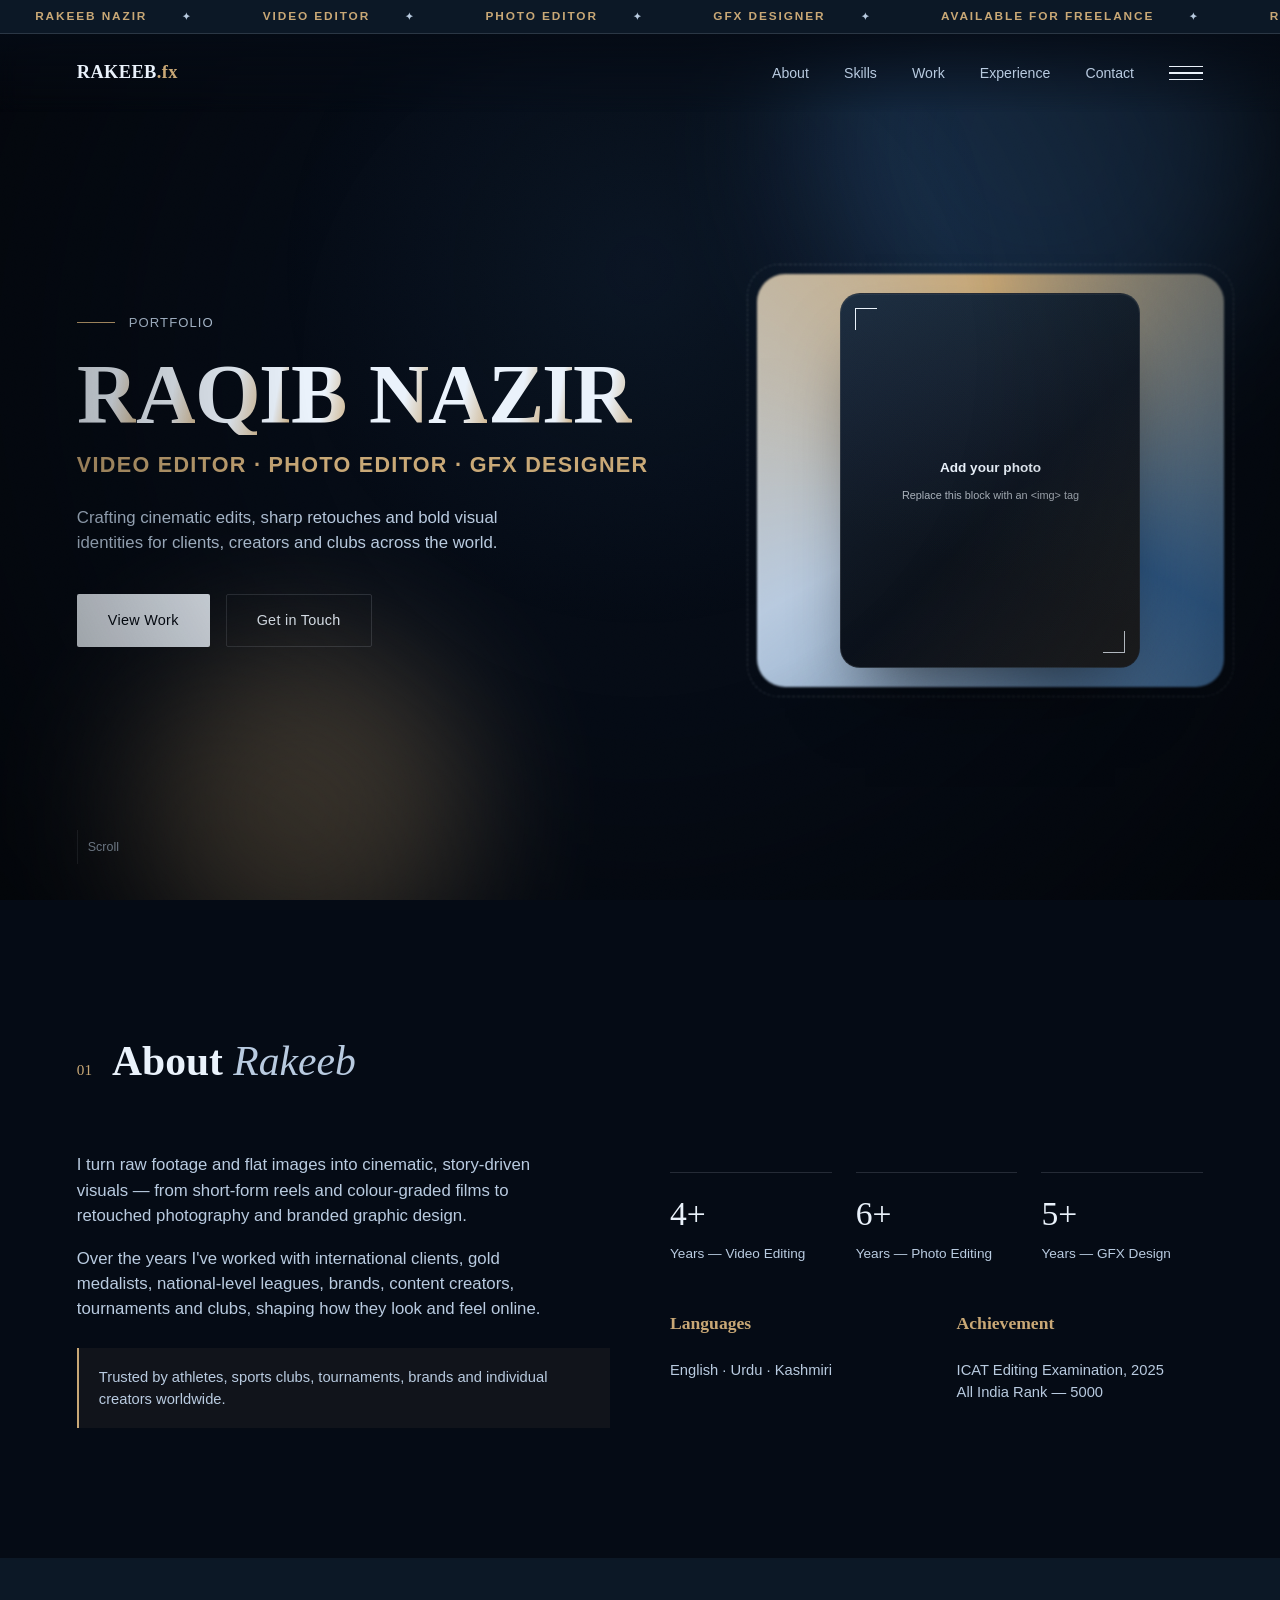
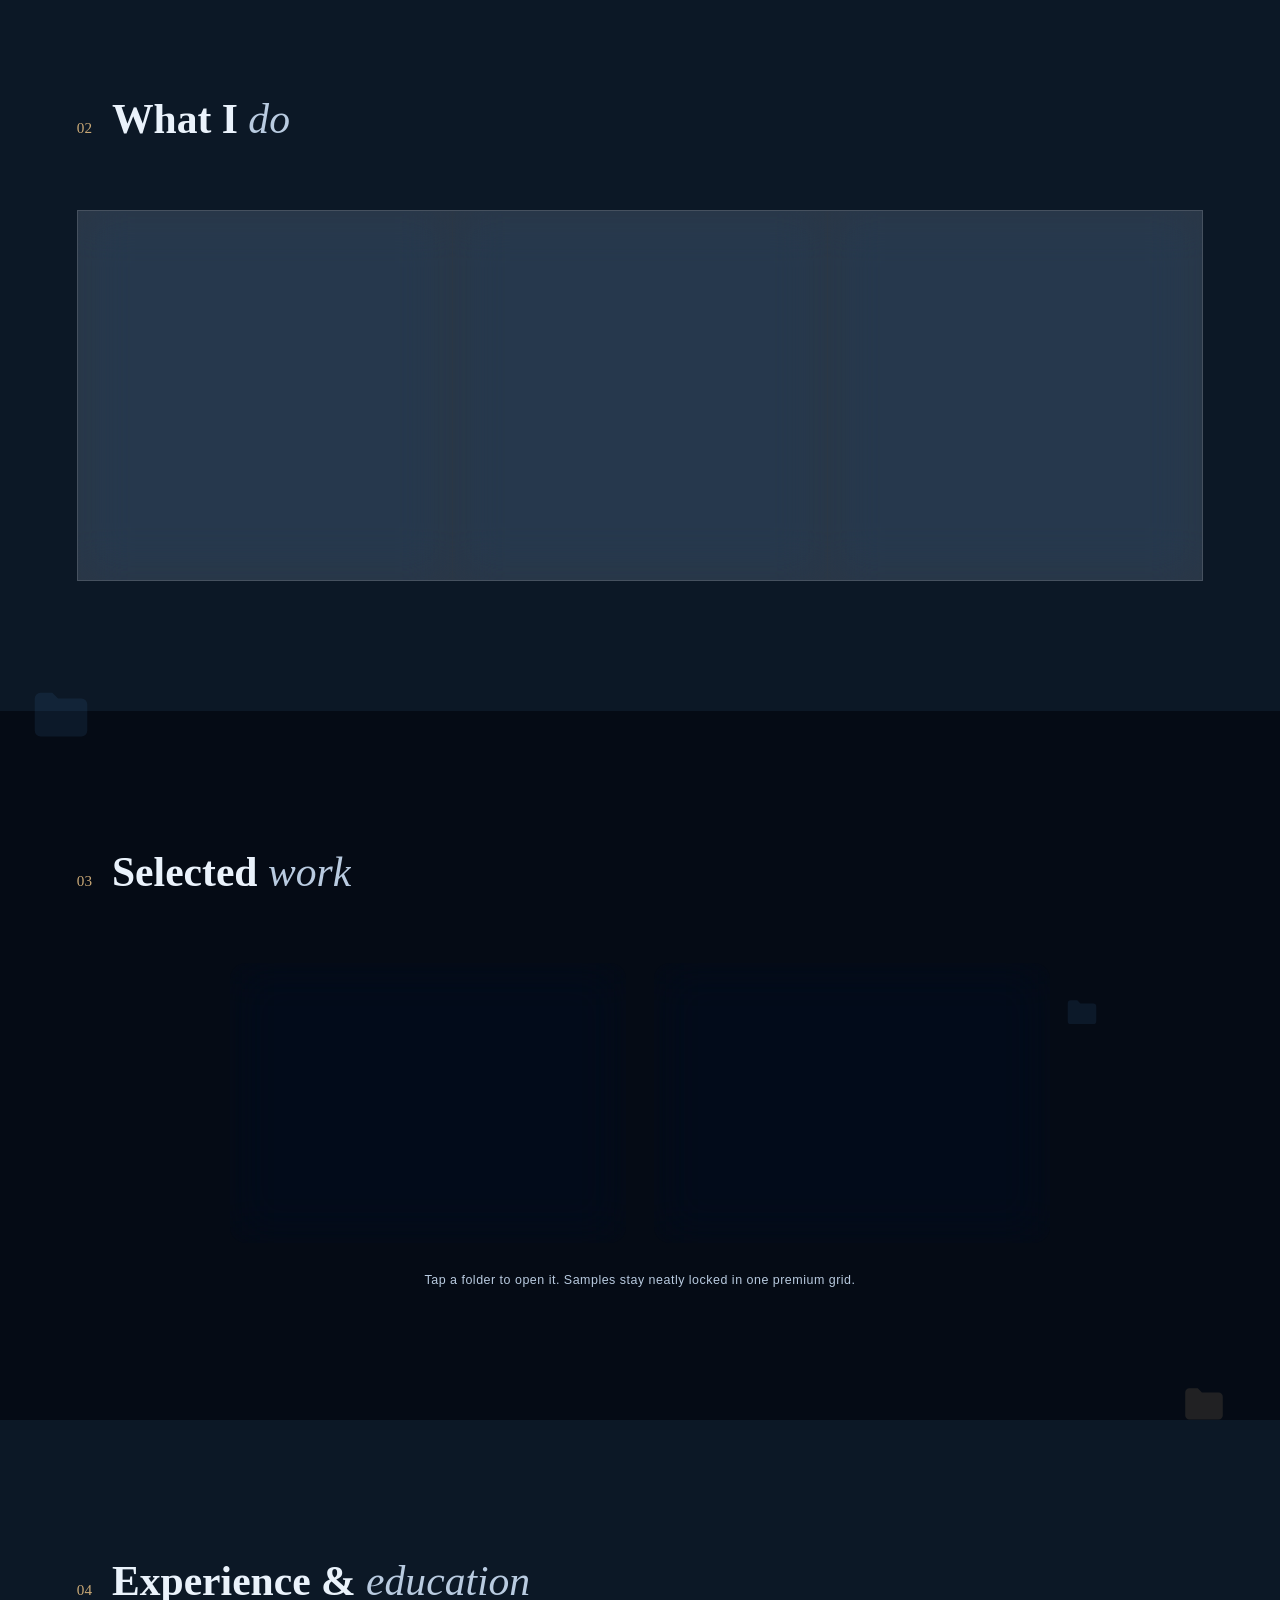
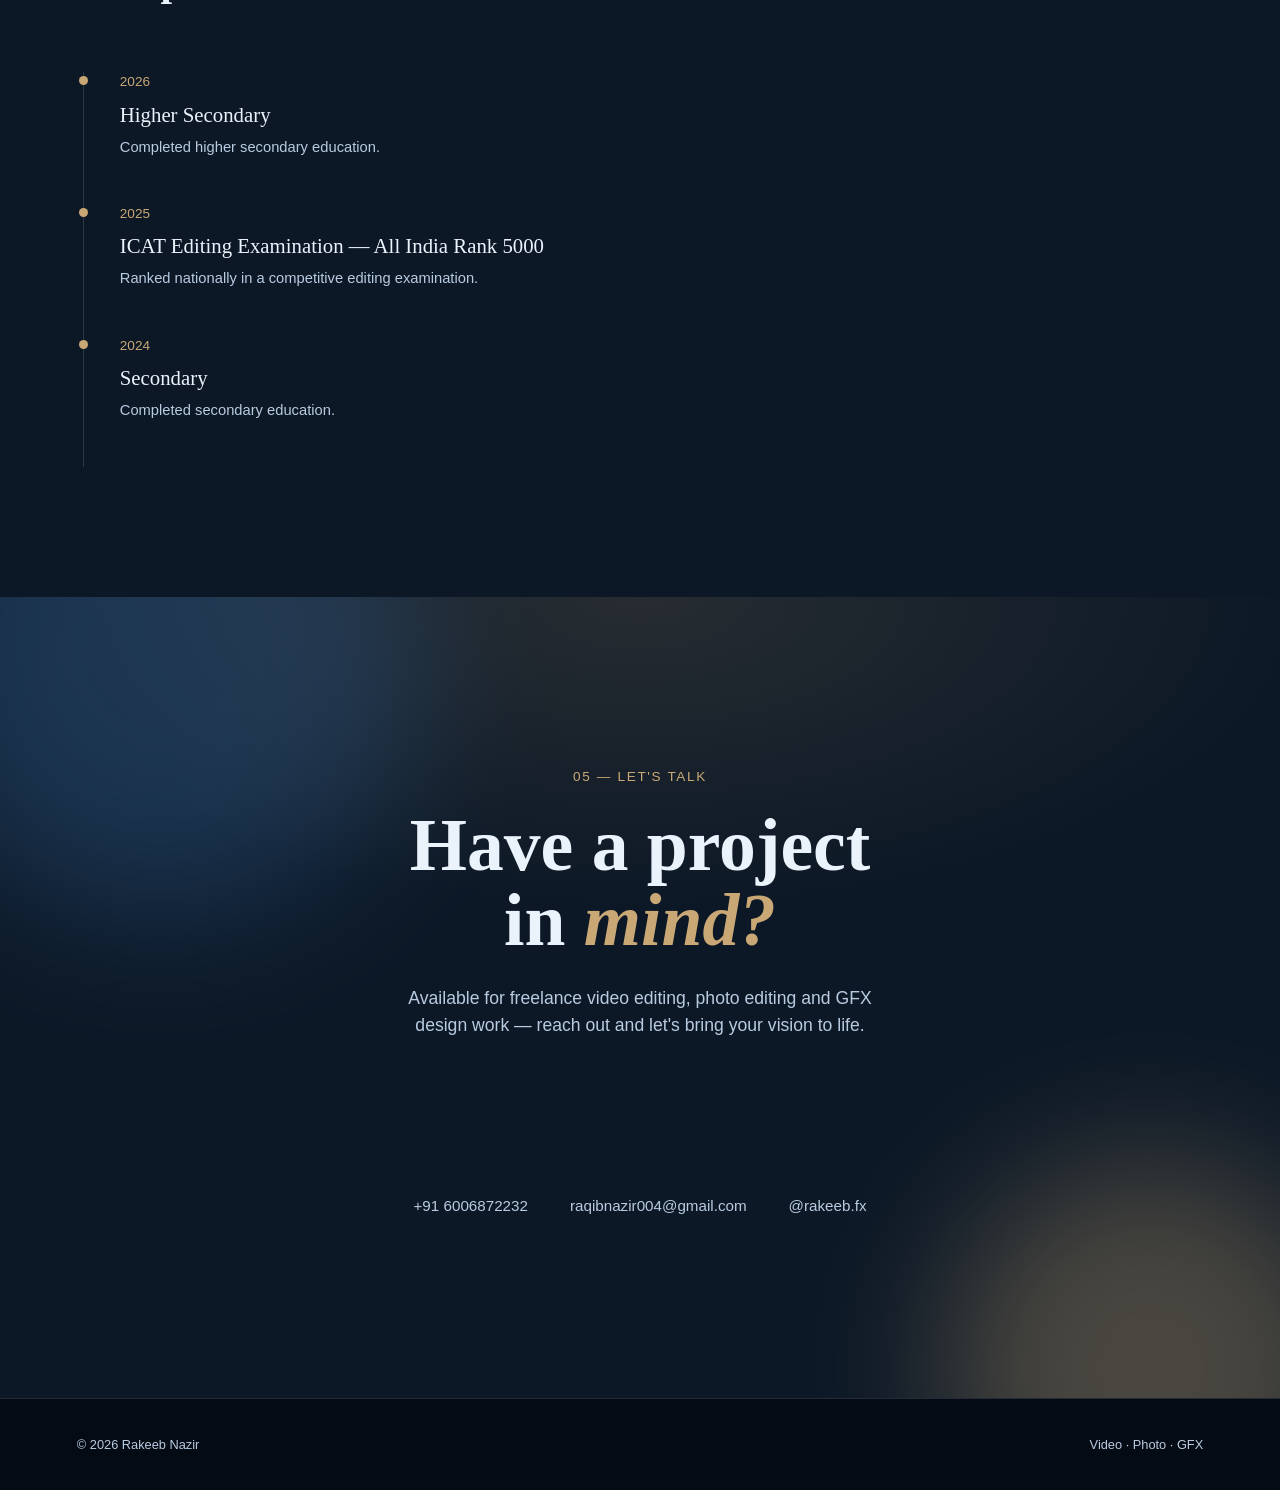
==== index.html @ 1bd8b8da "Rename rakeeb-fx-portfolio-final-spiders-glowing-offscreen.html to index.html" ====
<!DOCTYPE html>
<html lang="en">
<head>
<meta charset="UTF-8">
<meta name="viewport" content="width=device-width, initial-scale=1.0">
<title>Rakeeb Nazir — Video Editor · Photo Editor · GFX Designer</title>
<style>
  :root{
    --prussian:#0B2545;
    --sailor:#3A6EA5;
    --alice:#EAF2FB;
    --alice-dim:#B9CBE0;
    --gold:#C9A876;
    --gold-dim:#8f7a53;
    --ink:#050B15;
    --ink-2:#0C1826;
    --line:rgba(234,242,251,0.14);
    --serif:'Fraunces', Georgia, serif;
    --sans:'Inter', -apple-system, sans-serif;
  }
  @font-face{font-family:'Fraunces';src:local('Georgia');}
  *{box-sizing:border-box; margin:0; padding:0;}
  html{scroll-behavior:smooth;}
  body{
    background:var(--ink);
    color:var(--alice);
    font-family:var(--sans);
    overflow-x:hidden;
    line-height:1.5;
  }
  ::selection{background:var(--gold); color:var(--ink);}

  .grain{
    position:fixed; inset:0; pointer-events:none; z-index:40;
    background-image:url("data:image/svg+xml,%3Csvg xmlns='http://www.w3.org/2000/svg' width='120' height='120'%3E%3Cfilter id='n'%3E%3CfeTurbulence type='fractalNoise' baseFrequency='0.9' numOctaves='2' stitchTiles='stitch'/%3E%3C/filter%3E%3Crect width='100%25' height='100%25' filter='url(%23n)' opacity='0.035'/%3E%3C/svg%3E");
    mix-blend-mode:overlay;
  }
  .vignette{
    position:fixed; inset:0; pointer-events:none; z-index:39;
    background:radial-gradient(circle at 50% 40%, transparent 40%, rgba(0,0,0,0.55) 100%);
  }
  .spotlight{
    position:fixed; inset:0; pointer-events:none; z-index:2;
    background:radial-gradient(600px circle at var(--mx,50%) var(--my,30%), rgba(58,110,165,0.10), transparent 60%);
    transition:background .1s;
  }
  .progress{position:fixed; top:0; left:0; height:2px; background:linear-gradient(90deg,var(--sailor),var(--gold)); width:0%; z-index:60; transition:width .1s;}

  .marquee-bar{
    position:fixed; top:0; left:0; right:0; height:34px; z-index:55;
    background:var(--ink-2); border-bottom:1px solid var(--line);
    display:flex; align-items:center; overflow:hidden;
    opacity:0; animation:rise .8s .5s forwards;
  }
  .marquee-track{display:flex; white-space:nowrap; animation:marqueeScroll 24s linear infinite;}
  .marquee-track span{
    padding:0 2.2rem; font-size:0.74rem; letter-spacing:0.16em; text-transform:uppercase;
    color:var(--gold); font-weight:600; flex-shrink:0;
  }
  .marquee-track span::after{content:'✦'; margin-left:2.2rem; color:var(--alice-dim); font-size:0.6rem;}
  @keyframes marqueeScroll{from{transform:translateX(0);} to{transform:translateX(-50%);}}

  /* intro curtain */
  .curtain{position:fixed; inset:0; z-index:80; display:flex; pointer-events:none;}
  .curtain div{flex:1; background:var(--ink);}
  .curtain div:first-child{animation:curtainL .9s .1s cubic-bezier(.77,0,.18,1) forwards;}
  .curtain div:last-child{animation:curtainR .9s .1s cubic-bezier(.77,0,.18,1) forwards;}
  @keyframes curtainL{to{transform:translateX(-100%);}}
  @keyframes curtainR{to{transform:translateX(100%);}}

  nav{
    position:fixed; top:34px; left:0; right:0; z-index:50;
    display:flex; justify-content:space-between; align-items:center;
    padding:22px 6vw;
    backdrop-filter:blur(10px);
    background:linear-gradient(to bottom, rgba(5,11,21,0.85), transparent);
    opacity:0; animation:rise .8s .9s forwards;
  }
  .logo{font-family:var(--serif); font-size:1.15rem; letter-spacing:0.02em; font-weight:600; color:var(--alice);}
  .logo span{color:var(--gold);}
  .nav-right{display:flex; align-items:center; gap:2.2rem;}
  nav ul{list-style:none; display:flex; gap:2.2rem;}
  nav a{color:var(--alice-dim); text-decoration:none; font-size:0.88rem; position:relative; padding-bottom:4px;}
  nav a::after{content:''; position:absolute; left:0; bottom:0; width:0%; height:1px; background:var(--gold); transition:width .35s ease;}
  nav a:hover{color:var(--alice);}
  nav a:hover::after{width:100%;}

  .menu-toggle{
    display:flex; flex-direction:column; justify-content:center; gap:5px;
    width:34px; height:34px; background:none; border:none; cursor:pointer;
    position:relative; z-index:56; padding:0;
  }
  .menu-toggle span{display:block; width:100%; height:1.5px; background:var(--alice); transition:transform .35s ease, opacity .35s ease;}
  .menu-toggle.active span:nth-child(1){transform:translateY(6.5px) rotate(45deg);}
  .menu-toggle.active span:nth-child(2){opacity:0;}
  .menu-toggle.active span:nth-child(3){transform:translateY(-6.5px) rotate(-45deg);}

  .mega-menu{
    position:fixed; top:78px; right:6vw; z-index:56; min-width:200px;
    background:var(--ink-2); border:1px solid var(--line); border-radius:14px; padding:10px;
    display:flex; flex-direction:column;
    opacity:0; transform:translateY(-12px) scale(.95); pointer-events:none;
    transition:opacity .3s ease, transform .3s ease;
    box-shadow:0 30px 60px -20px rgba(0,0,0,.65);
  }
  .mega-menu.open{opacity:1; transform:translateY(0) scale(1); pointer-events:auto;}
  .mega-menu a{
    padding:13px 16px; color:var(--alice-dim); text-decoration:none; font-size:0.9rem;
    border-radius:9px; transition:background .25s ease, color .25s ease, padding-left .25s ease;
  }
  .mega-menu a:hover{background:rgba(201,168,118,0.1); color:var(--alice); padding-left:20px;}

  .blob{position:absolute; border-radius:50%; filter:blur(70px); opacity:0.32; pointer-events:none; z-index:0;}
  @keyframes float1{0%,100%{transform:translate(0,0) scale(1);} 50%{transform:translate(30px,-40px) scale(1.1);}}
  @keyframes float2{0%,100%{transform:translate(0,0) scale(1);} 50%{transform:translate(-40px,30px) scale(1.15);}}
  @keyframes float3{0%,100%{transform:translate(0,0);} 50%{transform:translate(20px,20px);}}

  .hero{
    position:relative; min-height:100vh; display:flex; align-items:center;
    padding:0 6vw; background:var(--ink); overflow:hidden;
  }
  .hero .blob-a{width:480px; height:480px; background:var(--sailor); top:-100px; right:0; animation:float1 12s ease-in-out infinite;}
  .hero .blob-b{width:340px; height:340px; background:var(--gold); bottom:-80px; left:10%; animation:float2 14s ease-in-out infinite;}

  .hero-grid{
    position:relative; z-index:2;
    display:grid; grid-template-columns:1.2fr 0.8fr; gap:5vw; align-items:center; width:100%;
    padding-top:60px;
  }
  .eyebrow-row{display:flex; align-items:center; gap:14px; margin-bottom:22px; opacity:0; animation:rise .9s 1.1s forwards;}
  .eyebrow-line{width:38px; height:1px; background:var(--gold);}
  .eyebrow-row span{font-size:0.82rem; color:var(--alice-dim); letter-spacing:0.08em; text-transform:uppercase;}

  .hero-name{
    font-family:var(--serif); font-weight:700;
    font-size:clamp(2.6rem, 6.6vw, 5.8rem); line-height:0.95; letter-spacing:-0.02em;
    display:flex; flex-wrap:wrap; overflow:hidden;
  }
  .hero-name .letter{
    display:inline-block;
    background:linear-gradient(100deg, var(--alice) 30%, var(--gold) 55%, var(--alice) 80%);
    background-size:220% auto; -webkit-background-clip:text; background-clip:text; color:transparent;
    opacity:0; transform:translateY(110%) rotate(8deg);
    animation:letterIn .9s cubic-bezier(.2,.8,.2,1) forwards, shine 7s linear infinite 2.6s;
  }
  .hero-name .letter-space{width:0.28em; animation:none !important; opacity:1;}
  @keyframes letterIn{to{opacity:1; transform:translateY(0) rotate(0deg);}}
  @keyframes shine{to{background-position:-220% center;}}

  .hero-role{
    font-family:var(--sans); font-size:clamp(1rem,2vw,1.35rem); letter-spacing:0.06em; text-transform:uppercase;
    color:var(--gold); margin-top:14px; font-weight:600;
    opacity:0; animation:rise 1s 1.6s forwards;
  }
  .hero-sub{
    max-width:480px; margin-top:24px; color:var(--alice-dim); font-size:1.05rem;
    opacity:0; animation:rise 1s 1.75s forwards;
  }
  .hero-cta{margin-top:38px; display:flex; gap:16px; flex-wrap:wrap; opacity:0; animation:rise 1s 1.9s forwards;}
  .btn{
    position:relative; overflow:hidden;
    padding:15px 30px; border-radius:2px; font-size:0.9rem; text-decoration:none;
    transition:transform .3s, box-shadow .3s; letter-spacing:0.02em; border:1px solid transparent;
    display:inline-block;
  }
  .btn-solid{background:var(--alice); color:var(--ink);}
  .btn-solid:hover{transform:translateY(-3px); box-shadow:0 14px 30px -8px rgba(201,168,118,0.5);}
  .btn-ghost{border-color:var(--line); color:var(--alice);}
  .btn-ghost:hover{transform:translateY(-3px); border-color:var(--gold); background:rgba(201,168,118,0.1);}
  .btn::before{content:''; position:absolute; top:0; left:-120%; width:60%; height:100%; background:linear-gradient(120deg, transparent, rgba(255,255,255,0.35), transparent); transform:skewX(-20deg);}
  .btn:hover::before{animation:sweep .8s ease;}
  @keyframes sweep{to{left:140%;}}

  /* portrait assembling from fragments */
  .portrait-wrap{
    position:relative; display:flex; align-items:center; justify-content:center;
    opacity:0; animation:portraitIn 1.1s 1.3s cubic-bezier(.2,.7,.2,1) forwards, bob 5s ease-in-out infinite 3s;
  }
  @keyframes portraitIn{0%{opacity:0; transform:scale(.4) rotate(-25deg); filter:blur(14px);} 100%{opacity:1; transform:scale(1) rotate(0deg); filter:blur(0);}}
  @keyframes bob{0%,100%{transform:translateY(0);} 50%{transform:translateY(-14px);}}
  .shard{position:absolute; border-radius:50%; z-index:1; opacity:0;}
  .shard1{width:60px; height:60px; background:var(--sailor); top:-40px; left:-60px; animation:shard1move 1.1s 1.15s cubic-bezier(.2,.8,.2,1) forwards;}
  .shard2{width:40px; height:40px; background:var(--gold); bottom:-20px; right:-50px; animation:shard2move 1.1s 1.25s cubic-bezier(.2,.8,.2,1) forwards;}
  .shard3{width:26px; height:26px; background:var(--alice); top:50%; right:-70px; animation:shard3move 1.1s 1.35s cubic-bezier(.2,.8,.2,1) forwards;}
  @keyframes shard1move{0%{opacity:.9; transform:translate(-120px,-140px) rotate(-60deg) scale(1.6);} 100%{opacity:0; transform:translate(0,0) rotate(0) scale(.3);}}
  @keyframes shard2move{0%{opacity:.9; transform:translate(140px,120px) rotate(80deg) scale(1.6);} 100%{opacity:0; transform:translate(0,0) rotate(0) scale(.3);}}
  @keyframes shard3move{0%{opacity:.9; transform:translate(150px,-40px) rotate(40deg) scale(1.4);} 100%{opacity:0; transform:translate(0,0) rotate(0) scale(.3);}}

  .ring{
    position:absolute; width:110%; height:110%; border-radius:28px;
    background:conic-gradient(from 0deg, var(--gold), var(--sailor), var(--alice-dim), var(--gold));
    animation:spin 8s linear infinite;
    filter:blur(1px);
  }
  .ring::after{content:''; position:absolute; inset:-10px; border-radius:32px; border:1px dashed rgba(234,242,251,0.2);}
  @keyframes spin{to{transform:rotate(360deg);}}
  .portrait{
    position:relative; width:min(300px,68vw); aspect-ratio:4/5; border-radius:20px;
    background:
      linear-gradient(160deg, rgba(234,242,251,0.06), rgba(234,242,251,0.01)),
      linear-gradient(200deg, var(--ink-2), var(--ink) 70%);
    border:1px solid rgba(234,242,251,0.12);
    backdrop-filter:blur(6px);
    display:flex; align-items:center; justify-content:center;
    overflow:hidden; z-index:2;
    box-shadow:0 40px 70px -25px rgba(0,0,0,0.6), inset 0 1px 0 rgba(255,255,255,0.05);
    transition:transform .4s ease;
    animation:breathe 4s ease-in-out infinite, glowPulse 3s ease-in-out infinite;
  }
  @keyframes breathe{0%,100%{transform:scale(1);} 50%{transform:scale(1.02);}}
  @keyframes glowPulse{0%,100%{box-shadow:0 40px 70px -25px rgba(0,0,0,0.6), 0 0 0px rgba(201,168,118,0);} 50%{box-shadow:0 40px 70px -25px rgba(0,0,0,0.6), 0 0 35px rgba(201,168,118,0.35);}}
  .portrait::before{
    content:''; position:absolute; inset:0;
    background:linear-gradient(135deg, rgba(58,110,165,0.16), transparent 55%, rgba(201,168,118,0.14));
    pointer-events:none;
  }
  .frame-corner{position:absolute; width:22px; height:22px; z-index:3; border-color:var(--gold);}
  .fc-tl{top:14px; left:14px; border-top:1.5px solid; border-left:1.5px solid;}
  .fc-br{bottom:14px; right:14px; border-bottom:1.5px solid; border-right:1.5px solid;}
  .portrait-wrap:hover .portrait{transform:translateY(-6px);}
  .portrait-wrap:hover .ring{animation-duration:2.5s;}
  .portrait img{width:100%; height:100%; object-fit:cover; display:block; transition:transform .5s ease;}
  .portrait-wrap:hover .portrait img{transform:scale(1.06);}
  .portrait-label{color:var(--alice); font-size:0.85rem; text-align:center; z-index:2; padding:16px; font-weight:600;}
  .portrait-label small{display:block; margin-top:8px; font-size:0.68rem; opacity:0.7; font-weight:400;}

  @keyframes rise{from{opacity:0; transform:translateY(26px);} to{opacity:1; transform:translateY(0);}}

  .scroll-cue{
    position:absolute; bottom:36px; left:6vw; display:flex; align-items:center; gap:10px; z-index:2;
    color:var(--alice-dim); font-size:0.78rem; opacity:0; animation:rise 1s 2.2s forwards;
  }
  .scroll-cue .bar{width:1px; height:34px; background:var(--line); position:relative; overflow:hidden;}
  .scroll-cue .bar::after{content:''; position:absolute; top:-100%; left:0; width:100%; height:100%; background:var(--gold); animation:scrollbar 1.8s infinite;}
  @keyframes scrollbar{50%{top:0;} 100%{top:100%;}}

  section{padding:130px 6vw; position:relative; scroll-margin-top:90px;}
  .section-head{display:flex; align-items:baseline; gap:20px; margin-bottom:60px;}
  .section-num{font-family:var(--serif); font-size:0.95rem; color:var(--gold);}
  .title-mask{overflow:hidden; display:inline-block; position:relative;}
  .section-title{font-family:var(--serif); font-size:clamp(1.8rem,3.4vw,2.6rem); font-weight:600; color:var(--alice); position:relative; display:inline-block; transform:translateY(100%); transition:transform .9s cubic-bezier(.2,.8,.2,1);}
  .section-head.in .section-title{transform:translateY(0);}
  .section-title em{font-style:italic; color:var(--alice-dim); font-weight:400;}
  .curtain-wipe{position:absolute; inset:0; background:var(--gold); transform:scaleX(0); transform-origin:left; z-index:3;}
  .section-head.in .curtain-wipe{animation:wipe 1s cubic-bezier(.6,0,.2,1) forwards;}
  @keyframes wipe{0%{transform:scaleX(0); transform-origin:left;} 45%{transform:scaleX(1); transform-origin:left;} 55%{transform-origin:right;} 100%{transform:scaleX(0); transform-origin:right;}}

  .reveal{opacity:0; transform:translateY(34px); transition:opacity .8s ease, transform .8s ease;}
  .reveal.in{opacity:1; transform:translateY(0);}
  .stagger > *{opacity:0; transform:translateY(24px) scale(.96); transition:opacity .6s ease, transform .6s ease;}
  .stagger.in > *{opacity:1; transform:translateY(0) scale(1);}
  .stagger.in > *:nth-child(1){transition-delay:.05s;}
  .stagger.in > *:nth-child(2){transition-delay:.15s;}
  .stagger.in > *:nth-child(3){transition-delay:.25s;}
  .stagger.in > *:nth-child(4){transition-delay:.35s;}
  .stagger.in > *:nth-child(5){transition-delay:.45s;}
  .stagger.in > *:nth-child(6){transition-delay:.55s;}

  .ratio-grid.stagger > *{opacity:0; transform:translateY(18px) scale(.98); transition:opacity .55s ease, transform .55s cubic-bezier(.2,.8,.2,1);}
  .ratio-grid.stagger.in > *{opacity:1; transform:translateY(0) scale(1);}
  .ratio-grid.stagger.in > *:nth-child(1){transition-delay:.04s;}
  .ratio-grid.stagger.in > *:nth-child(2){transition-delay:.10s;}
  .ratio-grid.stagger.in > *:nth-child(3){transition-delay:.16s;}
  .ratio-grid.stagger.in > *:nth-child(4){transition-delay:.22s;}

  .about-grid{display:grid; grid-template-columns:1fr 1fr; gap:60px;}
  .about-text p{color:var(--alice-dim); font-size:1.05rem; margin-bottom:18px; max-width:52ch;}
  .stat-row{display:grid; grid-template-columns:repeat(3,1fr); gap:24px; margin-top:20px;}
  .stat{border-top:1px solid var(--line); padding-top:16px; transition:border-color .3s;}
  .stat:hover{border-color:var(--gold);}
  .stat .num{font-family:var(--serif); font-size:2.1rem; color:var(--alice);}
  .stat .lbl{color:var(--alice-dim); font-size:0.85rem; margin-top:4px;}
  .clients-note{margin-top:26px; padding:18px 20px; border-left:2px solid var(--gold); background:rgba(201,168,118,0.06); color:var(--alice-dim); font-size:0.92rem; transition:background .3s;}
  .clients-note:hover{background:rgba(201,168,118,0.13);}

  .skill-cols{display:grid; grid-template-columns:repeat(3,1fr); gap:1px; background:var(--line); border:1px solid var(--line);}
  .skill-col{background:var(--ink); padding:36px 30px; transition:background .35s, transform .35s;}
  .skill-col:hover{background:var(--ink-2); transform:translateY(-6px);}
  .skill-col h3{font-family:var(--serif); font-size:1.3rem; margin-bottom:20px; color:var(--alice); display:flex; align-items:center; gap:12px;}
  .skill-col h3 svg{width:26px; height:26px; color:var(--gold); flex-shrink:0;}
  .skill-col ul{list-style:none;}
  .skill-col li{color:var(--alice-dim); font-size:0.92rem; padding:9px 0; border-top:1px solid var(--line); position:relative; padding-left:16px; transition:color .25s, padding-left .25s;}
  .skill-col li:first-child{border-top:none;}
  .skill-col li::before{content:'—'; position:absolute; left:0; color:var(--gold);}
  .skill-col li:hover{color:var(--alice); padding-left:22px;}

  /* folder cards — click to open a section's projects */
  .folder-grid{
    display:grid; grid-template-columns:repeat(2,1fr); gap:28px; max-width:820px; margin:0 auto;
    position:relative;
  }
  .folder-card{
    position:relative; overflow:hidden; cursor:pointer; text-align:center;
    padding:48px 30px; border:1px solid var(--line); border-radius:16px;
    background:linear-gradient(160deg, rgba(234,242,251,0.05), rgba(234,242,251,0.01));
    transition:transform .4s ease, border-color .35s ease, box-shadow .4s ease;
  }
  .folder-card:hover{transform:translateY(-8px); border-color:var(--gold); box-shadow:0 30px 60px -22px rgba(201,168,118,0.4);}
  .folder-card.open{border-color:var(--gold); background:rgba(201,168,118,0.06);}
  .folder-icon{width:56px; height:56px; margin:0 auto 20px; color:var(--gold); animation:folderBob 4.5s ease-in-out infinite;}
  .folder-icon svg{width:100%; height:100%;}
  @keyframes folderBob{0%,100%{transform:translateY(0) rotate(0deg);} 50%{transform:translateY(-6px) rotate(-3deg);}}
  .folder-card h3{font-family:var(--serif); font-size:1.35rem; color:var(--alice); margin-bottom:8px;}
  .folder-card p{color:var(--alice-dim); font-size:0.9rem; margin-bottom:20px;}
  .folder-cta{
    display:inline-flex; align-items:center; gap:8px; font-size:0.8rem; letter-spacing:0.06em;
    text-transform:uppercase; color:var(--gold); font-weight:600;
  }
  .folder-cta .arrow{transition:transform .35s ease;}
  .folder-card.open .folder-cta .arrow{transform:rotate(90deg);}
  .folder-card:hover .folder-cta .arrow{transform:translateX(4px);}

  /* decorative ambient folders floating in the background of the work section */
  .folder-float{position:absolute; opacity:0.14; color:var(--sailor); pointer-events:none; z-index:0;}
  .folder-float svg{width:100%; height:100%;}
  .ff1{width:70px; height:70px; top:-30px; left:2%; animation:float1 11s ease-in-out infinite;}
  .ff2{width:50px; height:50px; bottom:-10px; right:4%; color:var(--gold); animation:float2 13s ease-in-out infinite;}
  .ff3{width:38px; height:38px; top:40%; right:14%; animation:float3 9s ease-in-out infinite;}

  .folder-panel{
    max-height:0; overflow:hidden; opacity:0; margin-top:0;
    transition:max-height .6s cubic-bezier(.2,.8,.2,1), opacity .5s ease, margin-top .5s ease;
  }
  .folder-panel.open{max-height:1600px; opacity:1; margin-top:48px;}
  .panel-head{display:flex; align-items:center; justify-content:space-between; margin-bottom:28px; max-width:900px; margin-left:auto; margin-right:auto;}
  .panel-head h4{font-family:var(--serif); font-size:1.4rem; color:var(--alice); font-weight:600;}
  .panel-close{
    background:none; border:1px solid var(--line); color:var(--alice-dim); border-radius:50px;
    padding:8px 18px; font-size:0.8rem; cursor:pointer; transition:border-color .3s, color .3s;
  }
  .panel-close:hover{border-color:var(--gold); color:var(--alice);}

  .ratio-grid{
    display:grid; grid-template-columns:repeat(4,minmax(0,1fr)); gap:22px; max-width:980px; margin:0 auto;
    align-items:start;
  }
  .ratio-card{width:100%; max-width:none;}
  #gfx-panel .ratio-card{aspect-ratio:3/4;}
  #video-panel .ratio-card{aspect-ratio:9/16;}

  .project-grid{
    display:grid; grid-template-columns:repeat(3,1fr); gap:24px; max-width:900px; margin:0 auto;
    perspective:1200px;
  }
  .project-card{
    max-width:220px; margin:0 auto; width:100%; border:1px solid rgba(255,255,255,.14); border-radius:20px;
    display:flex; flex-direction:column; align-items:center; justify-content:center; gap:10px;
    color:var(--alice-dim); font-size:0.85rem; position:relative; overflow:hidden;
    user-select:none; -webkit-user-select:none; touch-action:auto; transform:translateZ(0);
    background:linear-gradient(145deg,rgba(255,255,255,.12),rgba(255,255,255,.035) 48%,rgba(255,255,255,.015));
    backdrop-filter:blur(22px) saturate(145%); -webkit-backdrop-filter:blur(22px) saturate(145%);
    box-shadow:inset 0 1px 0 rgba(255,255,255,.18), 0 18px 45px rgba(0,0,0,.28);
    transition:border-color .35s, background .35s, box-shadow .35s, filter .35s, transform .35s cubic-bezier(.2,.8,.2,1);
  }
  .project-card::before{
    content:''; position:absolute; inset:-60%; pointer-events:none;
    background:conic-gradient(from 0deg, transparent 0 68%, rgba(201,168,118,.22) 74%, transparent 82%);
    animation:projectSweep 5s linear infinite;
  }
  .project-card::after{
    content:''; position:absolute; inset:0; pointer-events:none;
    background:linear-gradient(135deg, rgba(234,242,251,.08), transparent 42%, rgba(201,168,118,.08));
    opacity:0; transition:opacity .35s;
  }
  .project-card:hover{
    border-color:rgba(201,168,118,.62); background:linear-gradient(145deg,rgba(255,255,255,.16),rgba(201,168,118,.07));
    box-shadow:inset 0 1px 0 rgba(255,255,255,.22), 0 26px 55px rgba(0,0,0,.34), 0 0 30px rgba(201,168,118,.14);
    filter:saturate(1.08); transform:translateY(-6px) scale(1.015);
  }
  .project-card:active{transform:translateY(-3px) scale(1.005);}
  .project-card.dragging{ /* legacy class kept harmless for cached scripts */ }
  .project-card video, .project-card img{width:100%; height:100%; object-fit:cover; display:block;}
  .plus{font-size:1.8rem; color:var(--gold); font-family:var(--serif); transition:transform .35s, opacity .35s;}
  .project-card:hover .plus{transform:rotate(90deg) scale(1.15);}
  .project-card:hover::after{opacity:1;}
  @keyframes projectSweep{to{transform:rotate(360deg);}}
  @keyframes projectGlow{
    0%,100%{box-shadow:0 0 0 rgba(201,168,118,0);}
    50%{box-shadow:0 0 24px rgba(201,168,118,.16);}
  }
  .project-card.project-animated{animation:projectGlow 3.5s ease-in-out infinite;}
  .project-card.project-animated:nth-child(2){animation-delay:.35s;}
  .project-card.project-animated:nth-child(3){animation-delay:.7s;}
  .project-card.project-animated:nth-child(4){animation-delay:1.05s;}
  .project-card.project-animated:nth-child(5){animation-delay:1.4s;}
  .project-card.project-animated:nth-child(6){animation-delay:1.75s;}
  .drag-hint{
    text-align:center; margin:28px auto 0; color:var(--alice-dim); font-size:.78rem; opacity:.65;
    letter-spacing:.04em;
  }

  .timeline{border-left:1px solid var(--line); margin-left:6px;}
  .t-item{position:relative; padding:0 0 46px 36px;}
  .t-item::before{content:''; position:absolute; left:-5px; top:4px; width:9px; height:9px; border-radius:50%; background:var(--gold); box-shadow:0 0 0 0 rgba(201,168,118,0.6); animation:tpulse 2.4s infinite;}
  @keyframes tpulse{0%{box-shadow:0 0 0 0 rgba(201,168,118,0.5);} 70%{box-shadow:0 0 0 10px rgba(201,168,118,0);} 100%{box-shadow:0 0 0 0 rgba(201,168,118,0);}}
  .t-year{color:var(--gold); font-size:0.85rem; margin-bottom:6px;}
  .t-title{font-family:var(--serif); font-size:1.3rem; color:var(--alice); margin-bottom:6px;}
  .t-desc{color:var(--alice-dim); font-size:0.92rem; max-width:60ch;}

  .info-row{display:grid; grid-template-columns:repeat(3,1fr); gap:40px;}
  .info-block h4{font-family:var(--serif); font-size:1.1rem; margin-bottom:16px; color:var(--gold);}
  .info-block p, .info-block li{color:var(--alice-dim); font-size:0.92rem; list-style:none; padding:6px 0;}

  .contact-section{
    position:relative; padding:170px 6vw; overflow:hidden;
    background:radial-gradient(ellipse 80% 60% at 50% 0%, rgba(201,168,118,0.14), transparent 65%), var(--ink-2);
  }
  .contact-section .blob-c{width:520px; height:520px; background:var(--sailor); top:-200px; left:-100px; animation:float3 10s ease-in-out infinite;}
  .contact-section .blob-d{width:420px; height:420px; background:var(--gold); bottom:-180px; right:-80px; animation:float1 13s ease-in-out infinite;}
  .contact-wrap{position:relative; z-index:2; text-align:center; max-width:800px; margin:0 auto;}
  .contact-eyebrow{color:var(--gold); letter-spacing:0.12em; text-transform:uppercase; font-size:0.85rem; margin-bottom:20px; opacity:0;}
  .contact-title{font-family:var(--serif); font-size:clamp(2.6rem,7vw,4.6rem); line-height:1.03; margin-bottom:26px; opacity:0;}
  .contact-title em{color:var(--gold); font-style:italic;}
  .contact-desc{color:var(--alice-dim); font-size:1.1rem; max-width:52ch; margin:0 auto; opacity:0;}
  .contact-cta{margin-top:50px; opacity:0; display:flex; justify-content:center; gap:22px; flex-wrap:wrap;}
  .icon-btn{
    display:flex; align-items:center; gap:14px;
    padding:16px 26px; border-radius:50px; text-decoration:none;
    background:rgba(234,242,251,0.04); border:1px solid var(--line);
    color:var(--alice); font-size:0.95rem; font-weight:500;
    transition:transform .35s, border-color .35s, background .35s, box-shadow .35s;
    position:relative; overflow:hidden;
  }
  .icon-btn svg{width:22px; height:22px; flex-shrink:0; position:relative; z-index:2;}
  .icon-btn span{position:relative; z-index:2;}
  .icon-btn::before{content:''; position:absolute; inset:0; border-radius:50px; opacity:0; background:linear-gradient(100deg,var(--sailor),var(--gold)); transition:opacity .35s;}
  .icon-btn:hover{transform:translateY(-5px); border-color:transparent; box-shadow:0 18px 34px -14px rgba(201,168,118,0.5);}
  .icon-btn:hover::before{opacity:1;}
  .icon-btn.whatsapp{animation:btnpop 2.6s ease-in-out infinite;}
  @keyframes btnpop{0%,100%{box-shadow:0 0 0 0 rgba(201,168,118,0.35);} 50%{box-shadow:0 0 0 10px rgba(201,168,118,0);}}
  .contact-links{display:flex; justify-content:center; gap:34px; flex-wrap:wrap; margin-top:40px; opacity:0;}
  .contact-links a{color:var(--alice-dim); text-decoration:none; font-size:0.95rem; padding:10px 4px; position:relative;}
  .contact-links a::after{content:''; position:absolute; left:0; bottom:0; width:0%; height:1px; background:var(--gold); transition:width .35s ease;}
  .contact-links a:hover{color:var(--alice);}
  .contact-links a:hover::after{width:100%;}
  .contact-wrap .fade-in{animation:rise 1s forwards;}
  .contact-eyebrow.fade-in{animation-delay:.05s;}
  .contact-title.fade-in{animation-delay:.15s;}
  .contact-desc.fade-in{animation-delay:.3s;}
  .contact-cta.fade-in{animation-delay:.45s;}
  .contact-links.fade-in{animation-delay:.6s;}

  footer{padding:36px 6vw; border-top:1px solid var(--line); display:flex; justify-content:space-between; color:var(--alice-dim); font-size:0.8rem;}



  /* iOS-inspired glass surface + premium touch feedback */
  .folder-card, .skill-col, .icon-btn, .mega-menu{
    background:linear-gradient(145deg,rgba(255,255,255,.105),rgba(255,255,255,.028));
    border-color:rgba(255,255,255,.14);
    box-shadow:inset 0 1px 0 rgba(255,255,255,.13), 0 18px 50px rgba(0,0,0,.22);
    backdrop-filter:blur(24px) saturate(150%); -webkit-backdrop-filter:blur(24px) saturate(150%);
  }
  .panel-close{background:rgba(255,255,255,.055); backdrop-filter:blur(14px); -webkit-backdrop-filter:blur(14px);}
  .bird-layer{position:fixed; inset:0; z-index:70; pointer-events:none; overflow:hidden;}
  .crow{position:absolute; left:0; top:0; width:34px; height:24px; opacity:0; filter:drop-shadow(0 7px 10px rgba(0,0,0,.5)); animation:flyCrow var(--dur,1.9s) cubic-bezier(.2,.65,.25,1) forwards;}
  .crow svg{width:100%;height:100%;overflow:visible;}
  @keyframes flyCrow{
    0%{opacity:0; transform:translate3d(var(--sx),var(--sy),0) scale(.65) rotate(var(--rot));}
    10%{opacity:.92;}
    48%{opacity:1; transform:translate3d(calc(var(--sx) + var(--mx)),calc(var(--sy) + var(--my)),0) scale(1) rotate(var(--rot2));}
    90%{opacity:.85;}
    100%{opacity:0; transform:translate3d(calc(var(--sx) + var(--ex)),calc(var(--sy) + var(--ey)),0) scale(.72) rotate(var(--rot3));}
  }
  .tap-ripple{position:fixed; width:10px; height:10px; border-radius:50%; pointer-events:none; z-index:69; border:1px solid rgba(255,255,255,.7); background:rgba(255,255,255,.06); transform:translate(-50%,-50%) scale(0); animation:ripple .7s ease-out forwards;}
  @keyframes ripple{to{transform:translate(-50%,-50%) scale(9);opacity:0;}}

  @media(max-width:860px){
    .hero-grid, .about-grid{grid-template-columns:1fr;}
    .portrait-wrap{order:-1; margin:0 auto 20px;}
    .skill-cols, .project-grid, .info-row, .folder-grid{grid-template-columns:1fr;}
    nav ul{display:none;}
    nav{top:34px; padding:18px 6vw;}
    section{padding:90px 6vw;}
    .contact-section{padding:110px 6vw;}
    .ratio-grid{grid-template-columns:repeat(2,minmax(0,1fr)); gap:16px;}
    .ratio-card{width:100%; max-width:none;}
  }
  @media (prefers-reduced-motion: reduce){
    *{animation:none !important; transition:none !important;}
    .section-title{transform:none;}
  }

.click-spider{position:fixed;z-index:9998;pointer-events:none;transform:translate(-50%,-50%);font-size:24px;animation:spiderDrop 1.15s cubic-bezier(.2,.8,.2,1) var(--delay) both;}
.spider-body{display:block;filter:drop-shadow(0 5px 10px rgba(0,0,0,.3));}
.spider-web{position:absolute;left:50%;top:-55px;width:1px;height:55px;background:rgba(255,255,255,.65);transform-origin:bottom;}
@keyframes spiderDrop{
  0%{opacity:0;transform:translate(-50%,-50%) scale(.55) rotate(-8deg)}
  10%{opacity:1}
  70%{opacity:.98}
  100%{opacity:.94;transform:translate(var(--exit-x),var(--exit-y)) scale(.72) rotate(var(--rot))}
}

</style>

<style id="spider-click-effect">
.spider-click-layer{
  position:fixed;
  inset:0;
  z-index:2147483647;
  pointer-events:none;
  overflow:hidden;
}
.click-spider{
  position:absolute;
  width:42px;
  height:54px;
  transform:translate(-50%,-10%) scale(.35);
  opacity:0;
  animation:spiderDrop 2.15s cubic-bezier(.18,.72,.2,1) forwards;
  filter:drop-shadow(0 5px 8px rgba(0,0,0,.35));
}
.click-spider svg{
  width:100%;
  height:100%;
  display:block;
}
@keyframes spiderDrop{
  0%{opacity:0;transform:translate(-50%,-10%) scale(.35) rotate(-8deg)}
  12%{opacity:1}
  55%{opacity:1;transform:translate(calc(-50% + var(--dx)),calc(-10% + var(--drop))) scale(1) rotate(var(--rot))}
  82%{opacity:1;transform:translate(calc(-50% + var(--dx2)),calc(-10% + var(--drop2))) scale(.92) rotate(calc(var(--rot) * -1))}
  100%{opacity:0;transform:translate(calc(-50% + var(--dx3)),calc(-10% + var(--drop3))) scale(.65) rotate(var(--rot))}
}
</style>

</head>
<body>

<div class="curtain"><div></div><div></div></div>
<div class="progress" id="progress"></div>
<div class="grain"></div>
<div class="vignette"></div>
<div class="spotlight" id="spotlight"></div>
<div class="marquee-bar">
  <div class="marquee-track">
    <span>Rakeeb Nazir</span><span>Video Editor</span><span>Photo Editor</span><span>GFX Designer</span><span>Available for Freelance</span>
    <span>Rakeeb Nazir</span><span>Video Editor</span><span>Photo Editor</span><span>GFX Designer</span><span>Available for Freelance</span>
  </div>
</div>

<nav>
  <div class="logo">RAKEEB<span>.fx</span></div>
  <div class="nav-right">
    <ul>
      <li><a href="#about">About</a></li>
      <li><a href="#skills">Skills</a></li>
      <li><a href="#work">Work</a></li>
      <li><a href="#experience">Experience</a></li>
      <li><a href="#contact">Contact</a></li>
    </ul>
    <button type="button" class="menu-toggle" id="menuToggle" aria-label="Open menu" aria-expanded="false">
      <span></span><span></span><span></span>
    </button>
  </div>
</nav>

<div class="mega-menu" id="megaMenu">
  <a href="#about">About Me</a>
  <a href="#contact">Contact</a>
  <a href="#gfxFolder" data-open="gfx-panel">GFX Projects</a>
  <a href="#videoFolder" data-open="video-panel">Video Projects</a>
</div>

<section class="hero">
  <div class="blob blob-a" data-depth="30"></div>
  <div class="blob blob-b" data-depth="18"></div>
  <div class="hero-grid">
    <div>
      <div class="eyebrow-row"><div class="eyebrow-line"></div><span>Portfolio</span></div>
      <h1 class="hero-name" id="heroName"></h1>
      <div class="hero-role">Video Editor · Photo Editor · GFX Designer</div>
      <p class="hero-sub">Crafting cinematic edits, sharp retouches and bold visual identities for clients, creators and clubs across the world.</p>
      <div class="hero-cta">
        <a href="#work" class="btn btn-solid">View Work</a>
        <a href="#contact" class="btn btn-ghost">Get in Touch</a>
      </div>
    </div>
    <div class="portrait-wrap">
      <span class="shard shard1"></span>
      <span class="shard shard2"></span>
      <span class="shard shard3"></span>
      <div class="ring"></div>
      <div class="portrait">
        <div class="frame-corner fc-tl"></div>
        <div class="frame-corner fc-br"></div>
        <div class="portrait-label">Add your photo<br><small>Replace this block with an &lt;img&gt; tag</small></div>
      </div>
    </div>
  </div>
  <div class="scroll-cue"><div class="bar"></div><span>Scroll</span></div>
</section>

<section id="about">
  <div class="section-head reveal"><span class="section-num">01</span><div class="title-mask"><h2 class="section-title">About <em>Rakeeb</em></h2><div class="curtain-wipe"></div></div></div>
  <div class="about-grid">
    <div class="about-text reveal">
      <p>I turn raw footage and flat images into cinematic, story-driven visuals — from short-form reels and colour-graded films to retouched photography and branded graphic design.</p>
      <p>Over the years I've worked with international clients, gold medalists, national-level leagues, brands, content creators, tournaments and clubs, shaping how they look and feel online.</p>
      <div class="clients-note">Trusted by athletes, sports clubs, tournaments, brands and individual creators worldwide.</div>
    </div>
    <div class="reveal">
      <div class="stat-row">
        <div class="stat"><div class="num">4+</div><div class="lbl">Years — Video Editing</div></div>
        <div class="stat"><div class="num">6+</div><div class="lbl">Years — Photo Editing</div></div>
        <div class="stat"><div class="num">5+</div><div class="lbl">Years — GFX Design</div></div>
      </div>
      <div class="info-row" style="margin-top:46px; grid-template-columns:1fr 1fr;">
        <div class="info-block">
          <h4>Languages</h4>
          <p>English · Urdu · Kashmiri</p>
        </div>
        <div class="info-block">
          <h4>Achievement</h4>
          <p>ICAT Editing Examination, 2025<br>All India Rank — 5000</p>
        </div>
      </div>
    </div>
  </div>
</section>

<section id="skills" style="background:var(--ink-2);">
  <div class="section-head reveal"><span class="section-num">02</span><div class="title-mask"><h2 class="section-title">What I <em>do</em></h2><div class="curtain-wipe"></div></div></div>
  <div class="skill-cols stagger">
    <div class="skill-col">
      <h3><svg viewBox="0 0 24 24" fill="none" stroke="currentColor" stroke-width="1.6"><rect x="2.5" y="6" width="14" height="12" rx="1.5"/><path d="M16.5 10l5-3v10l-5-3"/><path d="M6 6l2-3M10.5 6l2-3"/></svg>Video Editing</h3>
      <ul>
        <li>Cinematic video editing</li>
        <li>Reels & short-form content</li>
        <li>Social media edits</li>
        <li>Transitions & effects</li>
        <li>Color grading</li>
        <li>Motion graphics</li>
      </ul>
    </div>
    <div class="skill-col">
      <h3><svg viewBox="0 0 24 24" fill="none" stroke="currentColor" stroke-width="1.6"><path d="M4 8h3l1.5-2h7L17 8h3a1 1 0 011 1v9a1 1 0 01-1 1H4a1 1 0 01-1-1V9a1 1 0 011-1z"/><circle cx="12" cy="13" r="3.5"/></svg>Photo Editing</h3>
      <ul>
        <li>Professional photo editing</li>
        <li>Color correction & grading</li>
        <li>Retouching</li>
        <li>Creative manipulation</li>
        <li>Cinematic looks</li>
      </ul>
    </div>
    <div class="skill-col">
      <h3><svg viewBox="0 0 24 24" fill="none" stroke="currentColor" stroke-width="1.6"><path d="M12 19l7-7 3 3-7 7-3-3z"/><path d="M18 13l-1.5-7.5L2 2l3.5 14.5L13 18l5-5z"/><path d="M2 2l7.5 7.5"/><circle cx="10.5" cy="10.5" r="1.5"/></svg>GFX Design</h3>
      <ul>
        <li>Social media graphics</li>
        <li>Posters & thumbnails</li>
        <li>Creative compositions</li>
        <li>Visual effects</li>
        <li>Branding / design elements</li>
      </ul>
    </div>
  </div>
</section>

<section id="work">
  <div class="section-head reveal"><span class="section-num">03</span><div class="title-mask"><h2 class="section-title">Selected <em>work</em></h2><div class="curtain-wipe"></div></div></div>

  <div class="folder-float ff1" aria-hidden="true"><svg viewBox="0 0 24 24" fill="currentColor"><path d="M3 6a2 2 0 012-2h4l2 2h8a2 2 0 012 2v9a2 2 0 01-2 2H5a2 2 0 01-2-2V6z"/></svg></div>
  <div class="folder-float ff2" aria-hidden="true"><svg viewBox="0 0 24 24" fill="currentColor"><path d="M3 6a2 2 0 012-2h4l2 2h8a2 2 0 012 2v9a2 2 0 01-2 2H5a2 2 0 01-2-2V6z"/></svg></div>
  <div class="folder-float ff3" aria-hidden="true"><svg viewBox="0 0 24 24" fill="currentColor"><path d="M3 6a2 2 0 012-2h4l2 2h8a2 2 0 012 2v9a2 2 0 01-2 2H5a2 2 0 01-2-2V6z"/></svg></div>

  <div class="folder-grid stagger">
    <div class="folder-card" id="gfxFolder" data-target="gfx-panel">
      <div class="folder-icon"><svg viewBox="0 0 24 24" fill="none" stroke="currentColor" stroke-width="1.6"><path d="M3 6a2 2 0 012-2h4l2 2h8a2 2 0 012 2v9a2 2 0 01-2 2H5a2 2 0 01-2-2V6z"/></svg></div>
      <h3>GFX Samples</h3>
      <p>Posters, thumbnails & graphic design work</p>
      <span class="folder-cta"><span class="label">Click to open</span> <span class="arrow">→</span></span>
    </div>
    <div class="folder-card" id="videoFolder" data-target="video-panel">
      <div class="folder-icon"><svg viewBox="0 0 24 24" fill="none" stroke="currentColor" stroke-width="1.6"><path d="M3 6a2 2 0 012-2h4l2 2h8a2 2 0 012 2v9a2 2 0 01-2 2H5a2 2 0 01-2-2V6z"/></svg></div>
      <h3>Video Projects</h3>
      <p>Edits, reels & motion pieces</p>
      <span class="folder-cta"><span class="label">Click to open</span> <span class="arrow">→</span></span>
    </div>
  </div>

  <!-- GFX samples: all cards are locked to 3:4. Keep all GFX files together in this folder. -->
  <div class="folder-panel" id="gfx-panel">
    <div class="panel-head">
      <h4>GFX Samples</h4>
      <button type="button" class="panel-close" data-close="gfx-panel">Close ✕</button>
    </div>
    <div class="ratio-grid stagger">
      <div class="project-card ratio-card"><div class="plus">+</div>GFX Sample 01</div>
      <div class="project-card ratio-card"><div class="plus">+</div>GFX Sample 02</div>
      <div class="project-card ratio-card"><div class="plus">+</div>GFX Sample 03</div>
      <div class="project-card ratio-card"><div class="plus">+</div>GFX Sample 04</div>
    </div>
  </div>

  <div class="folder-panel" id="video-panel">
    <div class="panel-head">
      <h4>Video Projects</h4>
      <button type="button" class="panel-close" data-close="video-panel">Close ✕</button>
    </div>
    <div class="ratio-grid stagger">
      <div class="project-card ratio-card"><div class="plus">+</div>Video Sample 01</div>
      <div class="project-card ratio-card"><div class="plus">+</div>Video Sample 02</div>
      <div class="project-card ratio-card"><div class="plus">+</div>Video Sample 03</div>
      <div class="project-card ratio-card"><div class="plus">+</div>Video Sample 04</div>
    </div>
  </div>

  <div class="drag-hint reveal">Tap a folder to open it. Samples stay neatly locked in one premium grid.</div>
</section>

<section id="experience" style="background:var(--ink-2);">
  <div class="section-head reveal"><span class="section-num">04</span><div class="title-mask"><h2 class="section-title">Experience & <em>education</em></h2><div class="curtain-wipe"></div></div></div>
  <div class="timeline reveal">
    <div class="t-item">
      <div class="t-year">2026</div>
      <div class="t-title">Higher Secondary</div>
      <div class="t-desc">Completed higher secondary education.</div>
    </div>
    <div class="t-item">
      <div class="t-year">2025</div>
      <div class="t-title">ICAT Editing Examination — All India Rank 5000</div>
      <div class="t-desc">Ranked nationally in a competitive editing examination.</div>
    </div>
    <div class="t-item">
      <div class="t-year">2024</div>
      <div class="t-title">Secondary</div>
      <div class="t-desc">Completed secondary education.</div>
    </div>
  </div>
</section>

<section id="contact" class="contact-section">
  <div class="blob blob-c"></div>
  <div class="blob blob-d"></div>
  <div class="contact-wrap">
    <div class="contact-eyebrow">05 — Let's talk</div>
    <h2 class="contact-title">Have a project<br>in <em>mind?</em></h2>
    <p class="contact-desc">Available for freelance video editing, photo editing and GFX design work — reach out and let's bring your vision to life.</p>
    <div class="contact-cta">
      <a href="https://wa.me/916006872232" target="_blank" class="icon-btn whatsapp">
        <svg viewBox="0 0 24 24" fill="currentColor"><path d="M17.5 14.4c-.3-.1-1.7-.9-2-.9-.3-.1-.5-.1-.7.1-.2.3-.8.9-.9 1.1-.2.2-.3.2-.6.1-.3-.1-1.3-.5-2.4-1.5-.9-.8-1.5-1.8-1.7-2.1-.2-.3 0-.5.1-.6.1-.1.3-.3.4-.5.1-.1.2-.3.3-.4.1-.2 0-.4 0-.5 0-.1-.7-1.6-.9-2.2-.2-.5-.5-.5-.7-.5h-.6c-.2 0-.5.1-.8.4-.3.3-1 1-1 2.4s1.1 2.8 1.2 3c.1.2 2.1 3.2 5.1 4.4.7.3 1.3.5 1.7.6.7.2 1.4.2 1.9.1.6-.1 1.7-.7 2-1.4.2-.7.2-1.2.2-1.4-.1-.1-.3-.2-.6-.3z"/><path d="M12 2C6.5 2 2 6.5 2 12c0 1.9.5 3.6 1.4 5.1L2 22l5-1.3c1.4.8 3.1 1.3 4.9 1.3 5.5 0 10-4.5 10-10S17.5 2 12 2zm0 18.1c-1.6 0-3.1-.4-4.4-1.2l-.3-.2-3 .8.8-2.9-.2-.3C4.2 15 3.7 13.5 3.7 12c0-4.6 3.7-8.3 8.3-8.3s8.3 3.7 8.3 8.3-3.7 8.1-8.3 8.1z"/></svg>
        <span>WhatsApp</span>
      </a>
      <a href="mailto:raqibnazir004@gmail.com" class="icon-btn">
        <svg viewBox="0 0 24 24" fill="none" stroke="currentColor" stroke-width="1.8"><rect x="2.5" y="4.5" width="19" height="15" rx="2"/><path d="M3 6.5l9 6.5 9-6.5"/></svg>
        <span>Email</span>
      </a>
      <a href="https://instagram.com/rakeeb.fx" target="_blank" class="icon-btn">
        <svg viewBox="0 0 24 24" fill="none" stroke="currentColor" stroke-width="1.8"><rect x="3" y="3" width="18" height="18" rx="5"/><circle cx="12" cy="12" r="4"/><circle cx="17.3" cy="6.7" r="1"/></svg>
        <span>Instagram</span>
      </a>
    </div>
    <div class="contact-links">
      <a href="https://wa.me/916006872232" target="_blank">+91 6006872232</a>
      <a href="mailto:raqibnazir004@gmail.com">raqibnazir004@gmail.com</a>
      <a href="https://instagram.com/rakeeb.fx" target="_blank">@rakeeb.fx</a>
    </div>
  </div>
</section>

<footer>
  <span>© <span id="year"></span> Rakeeb Nazir</span>
  <span>Video · Photo · GFX</span>
</footer>

<script>
  document.getElementById('year').textContent = new Date().getFullYear();

  // split hero name into animated letters
  const name = "RAQIB NAZIR";
  const heroName = document.getElementById('heroName');
  [...name].forEach((ch,i)=>{
    const s = document.createElement('span');
    if(ch === ' '){
      s.className = 'letter letter-space';
    } else {
      s.className = 'letter';
      s.textContent = ch;
      s.style.animationDelay = (1.15 + i*0.08) + 's, ' + (1.15 + i*0.08 + 3) + 's';
    }
    heroName.appendChild(s);
  });

  // scroll reveal
  const revealEls = document.querySelectorAll('.reveal, .stagger, .section-head');
  const obs = new IntersectionObserver((entries)=>{
    entries.forEach(e=>{
      if(e.isIntersecting){
        e.target.classList.add('in');
        if(e.target.classList.contains('project-grid')){
          e.target.querySelectorAll('.project-card').forEach(c=>c.classList.add('project-animated'));
        }
      }
    });
  }, {threshold:0.15});
  revealEls.forEach(el=>obs.observe(el));

  // contact fade-in on view
  const contactEls = document.querySelectorAll('.contact-wrap > *');
  const cObs = new IntersectionObserver((entries)=>{
    entries.forEach(e=>{ if(e.isIntersecting){ e.target.classList.add('fade-in'); } });
  }, {threshold:0.3});
  contactEls.forEach(el=>cObs.observe(el));

  // scroll progress + parallax blobs
  const depthEls = document.querySelectorAll('[data-depth]');
  window.addEventListener('scroll', ()=>{
    const h = document.documentElement;
    const pct = (h.scrollTop) / (h.scrollHeight - h.clientHeight) * 100;
    document.getElementById('progress').style.width = pct + '%';
    depthEls.forEach(el=>{
      const depth = el.dataset.depth;
      el.style.transform = `translateY(${h.scrollTop / depth}px)`;
    });
  });

  // cursor spotlight
  window.addEventListener('mousemove', (e)=>{
    document.documentElement.style.setProperty('--mx', e.clientX + 'px');
    document.documentElement.style.setProperty('--my', e.clientY + 'px');
  });

  // 3D tilt on the portrait following the cursor
  const tiltCard = document.querySelector('.portrait');
  const tiltWrap = document.querySelector('.portrait-wrap');
  if(tiltCard && tiltWrap){
    tiltWrap.addEventListener('mousemove', (e)=>{
      const r = tiltCard.getBoundingClientRect();
      const px = (e.clientX - r.left) / r.width - 0.5;
      const py = (e.clientY - r.top) / r.height - 0.5;
      tiltCard.style.transform = `rotateY(${px*14}deg) rotateX(${-py*14}deg) translateY(-4px)`;
    });
    tiltWrap.addEventListener('mouseleave', ()=>{ tiltCard.style.transform = ''; });
    tiltWrap.style.perspective = '900px';
  }


  // folder cards: click to open/close their project panel
  function openFolderPanel(panelId){
    const panel = document.getElementById(panelId);
    const card = document.querySelector(`.folder-card[data-target="${panelId}"]`);
    if(!panel || !card) return;
    const alreadyOpen = panel.classList.contains('open');
    document.querySelectorAll('.folder-panel').forEach(p=>p.classList.remove('open'));
    document.querySelectorAll('.folder-card').forEach(c=>{
      c.classList.remove('open');
      const lbl = c.querySelector('.folder-cta .label');
      if(lbl) lbl.textContent = 'Click to open';
    });
    if(!alreadyOpen){
      panel.classList.add('open');
      card.classList.add('open');
      const lbl = card.querySelector('.folder-cta .label');
      if(lbl) lbl.textContent = 'Close folder';
      panel.querySelectorAll('.project-card').forEach(c=>c.classList.add('project-animated'));
      const grid = panel.querySelector('.ratio-grid');
      if(grid) grid.classList.add('in');
    }
  }
  document.querySelectorAll('.folder-card').forEach(card=>{
    card.addEventListener('click', ()=> openFolderPanel(card.dataset.target));
  });
  document.querySelectorAll('.panel-close').forEach(btn=>{
    btn.addEventListener('click', (e)=>{
      e.stopPropagation();
      document.getElementById(btn.dataset.close).classList.remove('open');
      document.querySelectorAll('.folder-card').forEach(c=>{
        c.classList.remove('open');
        const lbl = c.querySelector('.folder-cta .label');
        if(lbl) lbl.textContent = 'Click to open';
      });
    });
  });

  // hamburger / mega menu toggle
  const menuToggle = document.getElementById('menuToggle');
  const megaMenu = document.getElementById('megaMenu');
  if(menuToggle && megaMenu){
    menuToggle.addEventListener('click', (e)=>{
      e.stopPropagation();
      const isOpen = megaMenu.classList.toggle('open');
      menuToggle.classList.toggle('active', isOpen);
      menuToggle.setAttribute('aria-expanded', isOpen);
    });
    document.addEventListener('click', (e)=>{
      if(!megaMenu.contains(e.target) && !menuToggle.contains(e.target)){
        megaMenu.classList.remove('open');
        menuToggle.classList.remove('active');
        menuToggle.setAttribute('aria-expanded','false');
      }
    });
    megaMenu.querySelectorAll('a').forEach(a=>a.addEventListener('click', ()=>{
      megaMenu.classList.remove('open');
      menuToggle.classList.remove('active');
      menuToggle.setAttribute('aria-expanded','false');
      if(a.dataset.open){
        setTimeout(()=>openFolderPanel(a.dataset.open), 350);
      }
    }));
  }


  // Premium click interaction: every tap/click releases a small flock of crows.
  const birdLayer = document.getElementById('birdLayer');
  const prefersReduced = window.matchMedia('(prefers-reduced-motion: reduce)').matches;
  const crowSVG = `<svg viewBox="0 0 48 30" fill="none" xmlns="http://www.w3.org/2000/svg">
    <path d="M2 18C9 11 13 11 20 17C25 7 31 6 35 15C39 10 43 10 46 13C41 13 39 17 37 21C32 17 29 17 25 22C20 18 16 18 12 22C8 19 5 18 2 18Z" fill="currentColor"/>
    <path d="M20 17C23 14 24 10 23 7M35 15C38 13 40 10 39 7" stroke="currentColor" stroke-width="1.5" stroke-linecap="round"/>
  </svg>`;
  function spawnSpiders(x,y){
    if(prefersReduced) return;
    const count=3+Math.floor(Math.random()*3);
    for(let i=0;i<count;i++){
      const el=document.createElement('div');
      el.className='click-spider';
      el.innerHTML='<span class="spider-web"></span><span class="spider-body">🕷️</span>';
      el.style.left=x+'px'; el.style.top=y+'px';
      el.style.setProperty('--dx',(Math.random()*180-90)+'px');
      el.style.setProperty('--dy',(Math.random()*170+45)+'px');
      el.style.setProperty('--delay',(i*55)+'ms');
      document.body.appendChild(el);
      el.addEventListener('animationend',()=>el.remove(),{once:true});
    }
  }
  document.addEventListener('pointerdown',(e)=>{
    if(e.pointerType==='mouse' && e.button!==0) return;
    const ripple=document.createElement('span'); ripple.className='tap-ripple';
    ripple.style.left=e.clientX+'px'; ripple.style.top=e.clientY+'px'; document.body.appendChild(ripple);
    ripple.addEventListener('animationend',()=>ripple.remove(),{once:true});
    spawnCrows(e.clientX,e.clientY);
  },{passive:true});

  // remove curtain from flow after animation
  setTimeout(()=>{ const c = document.querySelector('.curtain'); if(c) c.style.display='none'; }, 1100);
</script>


<script id="spider-click-script">
(function(){
  function ensureLayer(){
    let layer=document.querySelector('.spider-click-layer');
    if(!layer){
      layer=document.createElement('div');
      layer.className='spider-click-layer';
      document.body.appendChild(layer);
    }
    return layer;
  }

  function spiderSVG(){
    return '<img src="[data-uri]" alt="" draggable="false">';
  }

  function spawnSpiders(x,y){
    if(window.matchMedia && window.matchMedia('(prefers-reduced-motion: reduce)').matches) return;
    const layer=ensureLayer();
    const count=3 + Math.floor(Math.random()*3);

    for(let i=0;i<count;i++){
      const s=document.createElement('div');
      s.className='click-spider';
      s.innerHTML=spiderSVG();
      s.style.left=x+'px';
      s.style.top=y+'px';
      s.style.color=Math.random()>.5 ? '#111' : '#050505';
      const edge=Math.floor(Math.random()*4);
      const extra=220+Math.random()*420;
      let exitX,exitY;
      if(edge===0){exitX=(-extra)+'px';exitY=((Math.random()-.5)*window.innerHeight)+'px';}
      else if(edge===1){exitX=(window.innerWidth+extra)+'px';exitY=((Math.random()-.5)*window.innerHeight)+'px';}
      else if(edge===2){exitX=((Math.random()-.5)*window.innerWidth)+'px';exitY=(-extra)+'px';}
      else{exitX=((Math.random()-.5)*window.innerWidth)+'px';exitY=(window.innerHeight+extra)+'px';}
      s.style.setProperty('--exit-x',exitX);
      s.style.setProperty('--exit-y',exitY);
      s.style.setProperty('--rot',((Math.random()-.5)*24)+'deg');
      const scale = (0.72 + Math.random()*0.48).toFixed(2);
      s.style.transform += ' scale('+scale+')';
      s.style.animationDelay=(i*45+Math.random()*70)+'ms';
      layer.appendChild(s);
      s.addEventListener('animationend',()=>s.remove(),{once:true});
    }
  }

  // Capture clicks/taps at the document level so buttons, cards, links,
  // overlays, and touch interactions all trigger the effect.
  document.addEventListener('pointerdown',function(e){
    if(e.pointerType==='mouse' && e.button!==0) return;
    spawnSpiders(e.clientX,e.clientY);
  },true);

  // Extra fallback for mobile browsers that don't reliably expose pointer events.
  document.addEventListener('touchstart',function(e){
    if(!e.touches || !e.touches.length) return;
    const t=e.touches[0];
    spawnSpiders(t.clientX,t.clientY);
  },{passive:true,capture:true});
})();
</script>

</body>
</html>
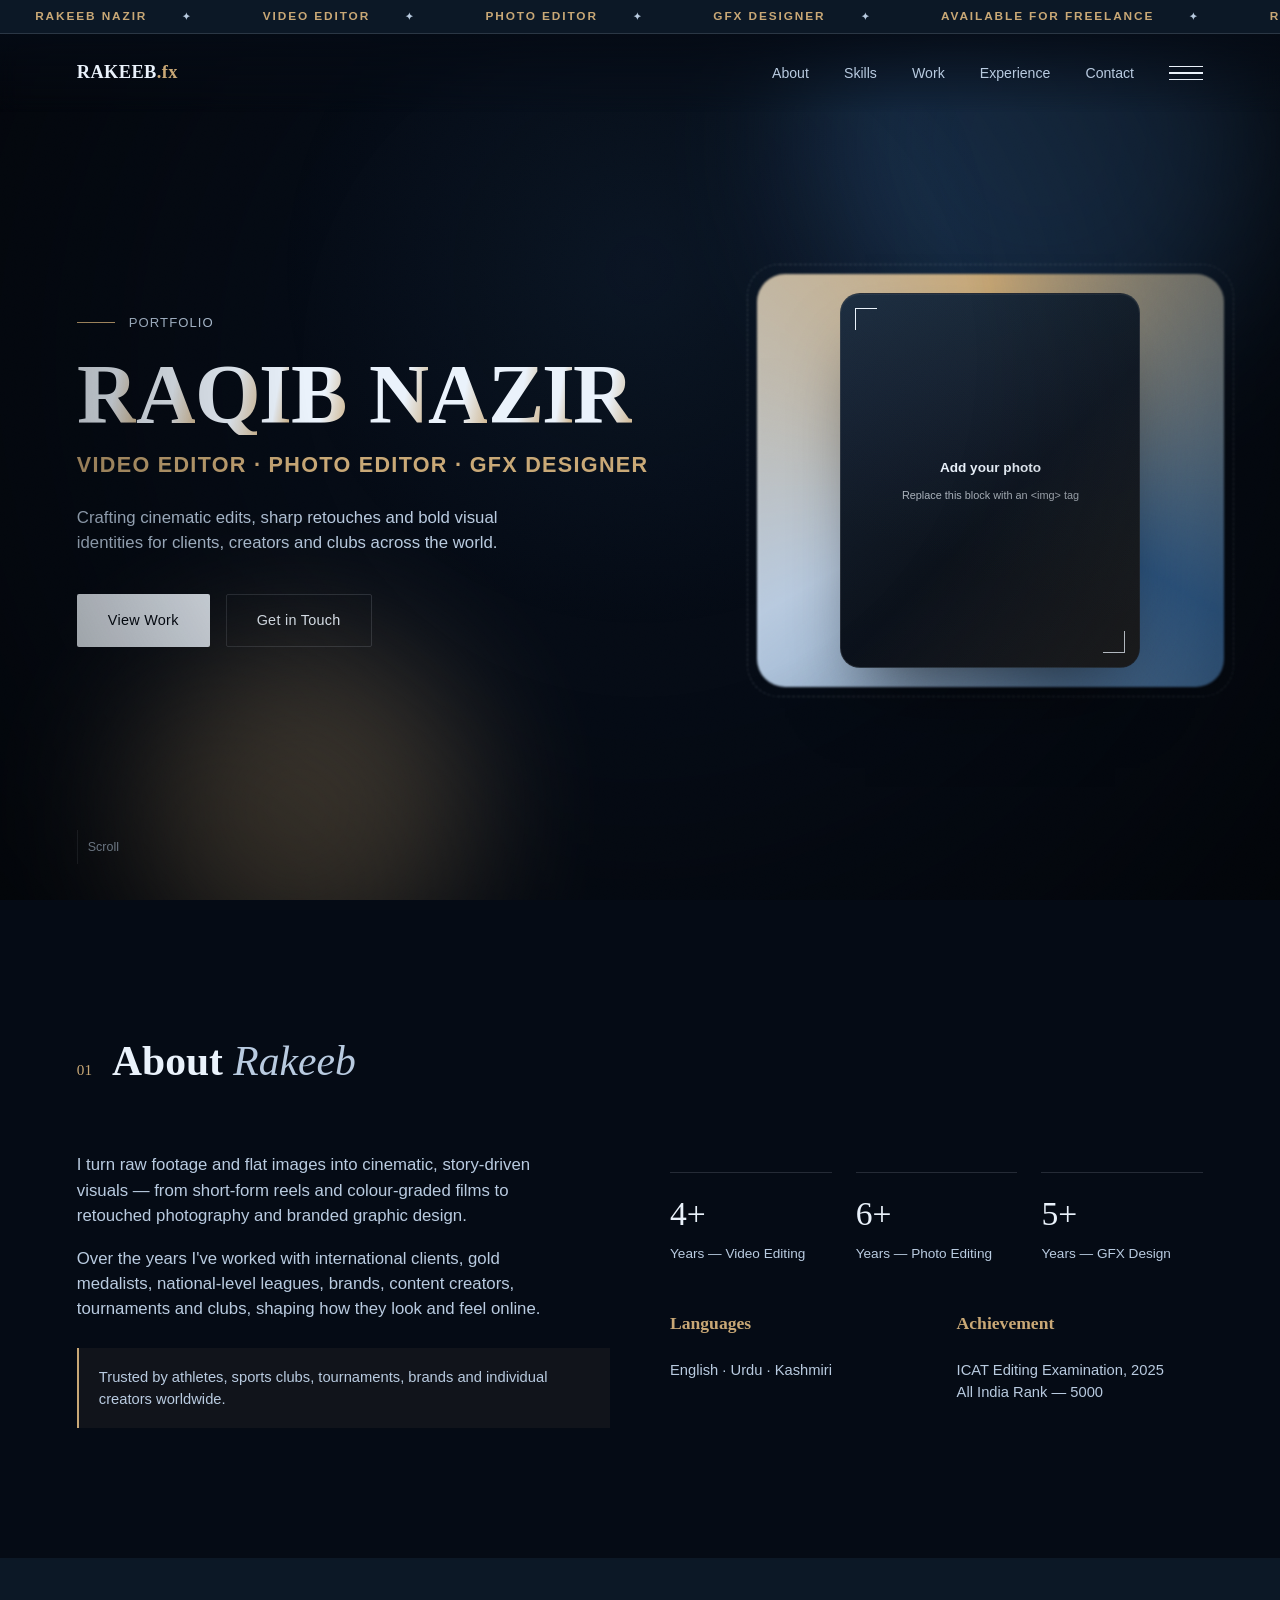
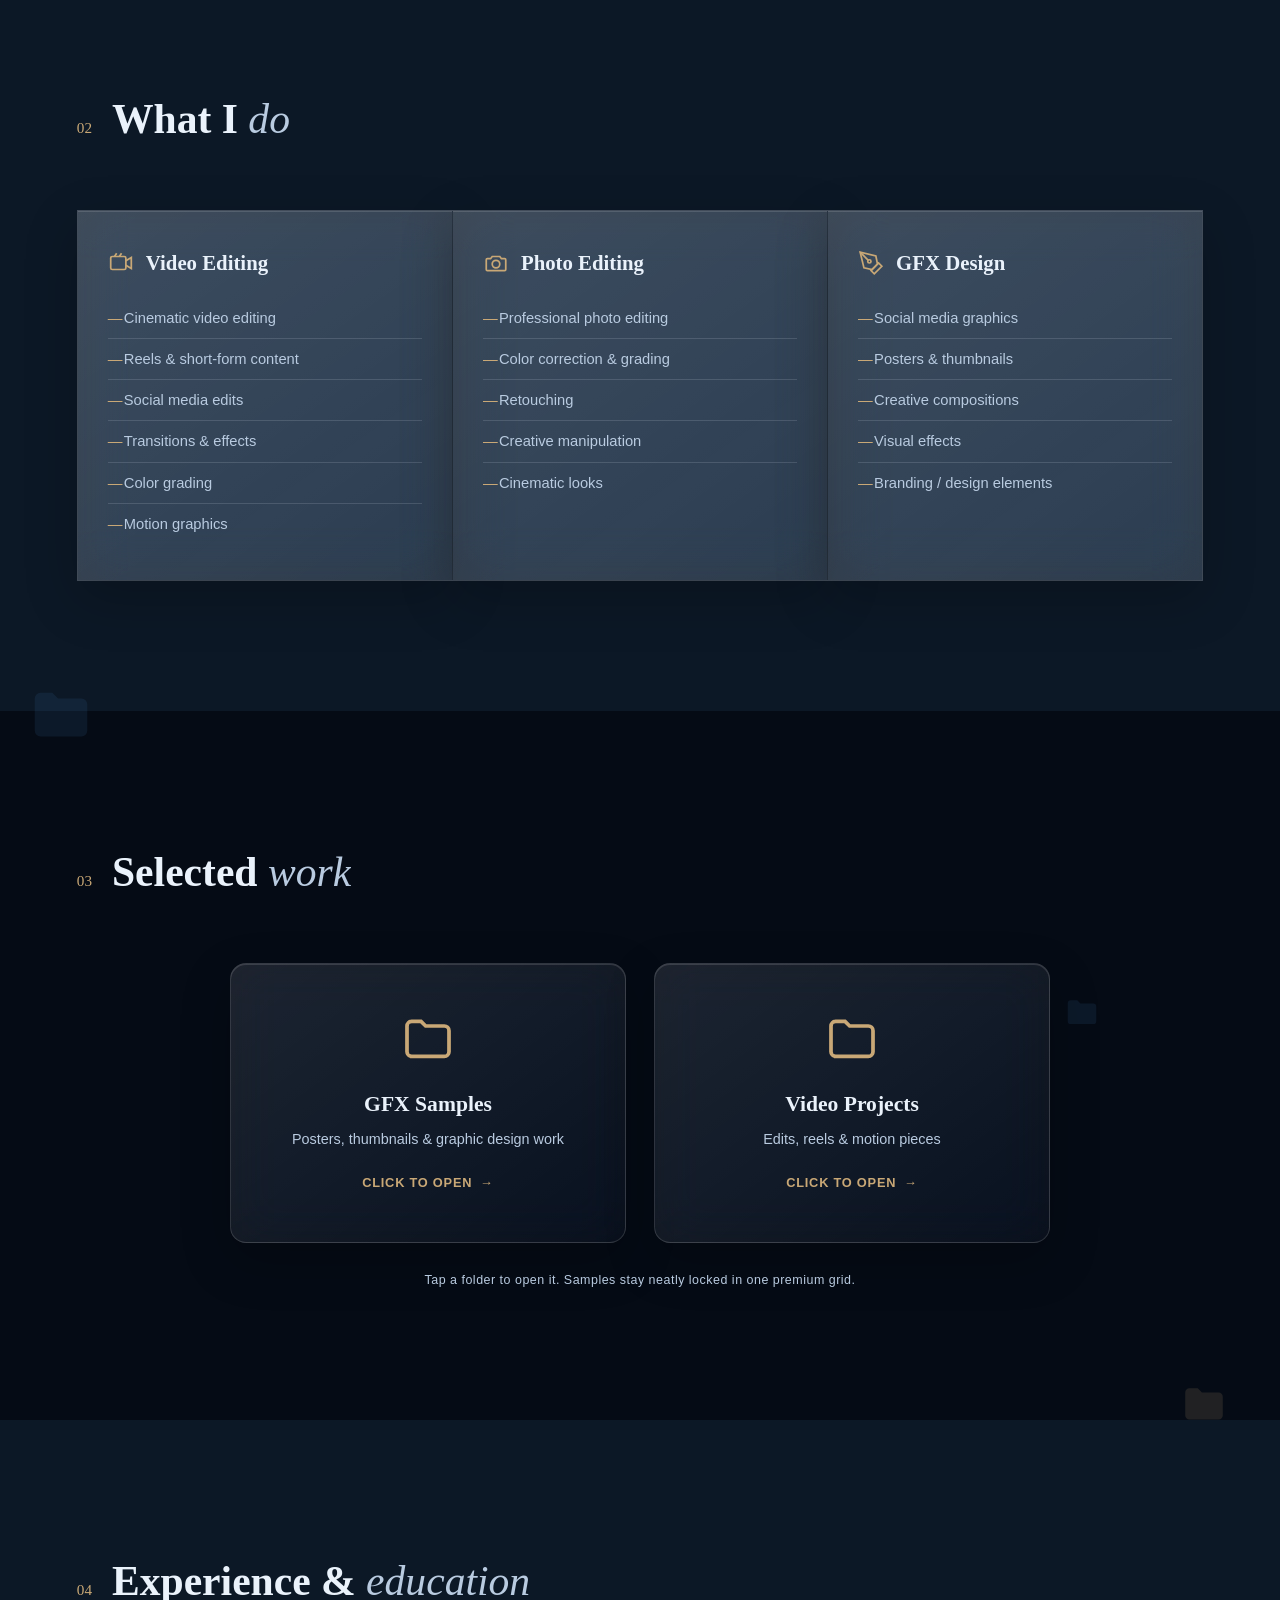
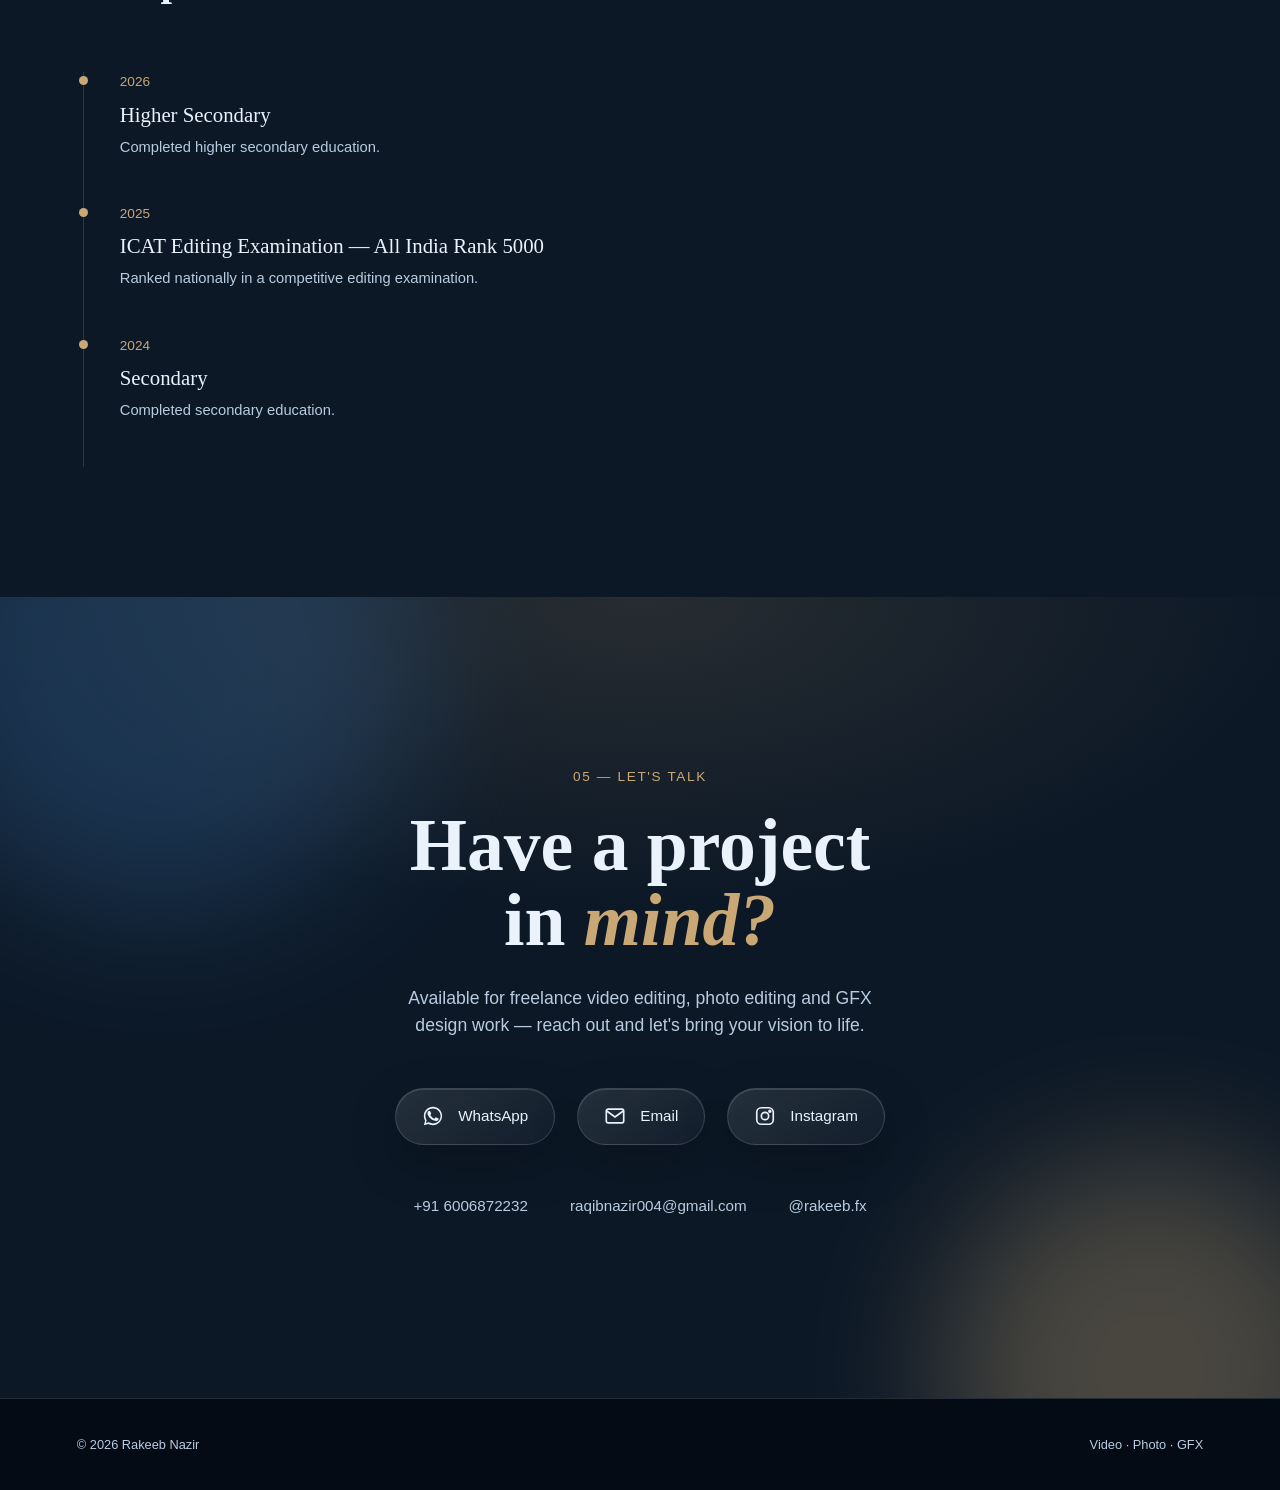
==== commit d344618b: "Rename rakeeb-fx-portfolio-final-spiders-small.html to index.html" ====
--- a/index.html
+++ b/index.html
@@ -485,10 +485,10 @@
 .spider-body{display:block;filter:drop-shadow(0 5px 10px rgba(0,0,0,.3));}
 .spider-web{position:absolute;left:50%;top:-55px;width:1px;height:55px;background:rgba(255,255,255,.65);transform-origin:bottom;}
 @keyframes spiderDrop{
-  0%{opacity:0;transform:translate(-50%,-50%) scale(.55) rotate(-8deg)}
+  0%{opacity:0;transform:translate(-50%,-50%) scale(.45) rotate(-8deg)}
   10%{opacity:1}
   70%{opacity:.98}
-  100%{opacity:.94;transform:translate(var(--exit-x),var(--exit-y)) scale(.72) rotate(var(--rot))}
+  100%{opacity:.94;transform:translate(var(--exit-x),var(--exit-y)) scale(.58) rotate(var(--rot))}
 }
 
 </style>
@@ -503,8 +503,8 @@
 }
 .click-spider{
   position:absolute;
-  width:42px;
-  height:54px;
+  width:24px;
+  height:32px;
   transform:translate(-50%,-10%) scale(.35);
   opacity:0;
   animation:spiderDrop 2.15s cubic-bezier(.18,.72,.2,1) forwards;
@@ -973,8 +973,6 @@
       s.style.setProperty('--exit-x',exitX);
       s.style.setProperty('--exit-y',exitY);
       s.style.setProperty('--rot',((Math.random()-.5)*24)+'deg');
-      const scale = (0.72 + Math.random()*0.48).toFixed(2);
-      s.style.transform += ' scale('+scale+')';
       s.style.animationDelay=(i*45+Math.random()*70)+'ms';
       layer.appendChild(s);
       s.addEventListener('animationend',()=>s.remove(),{once:true});
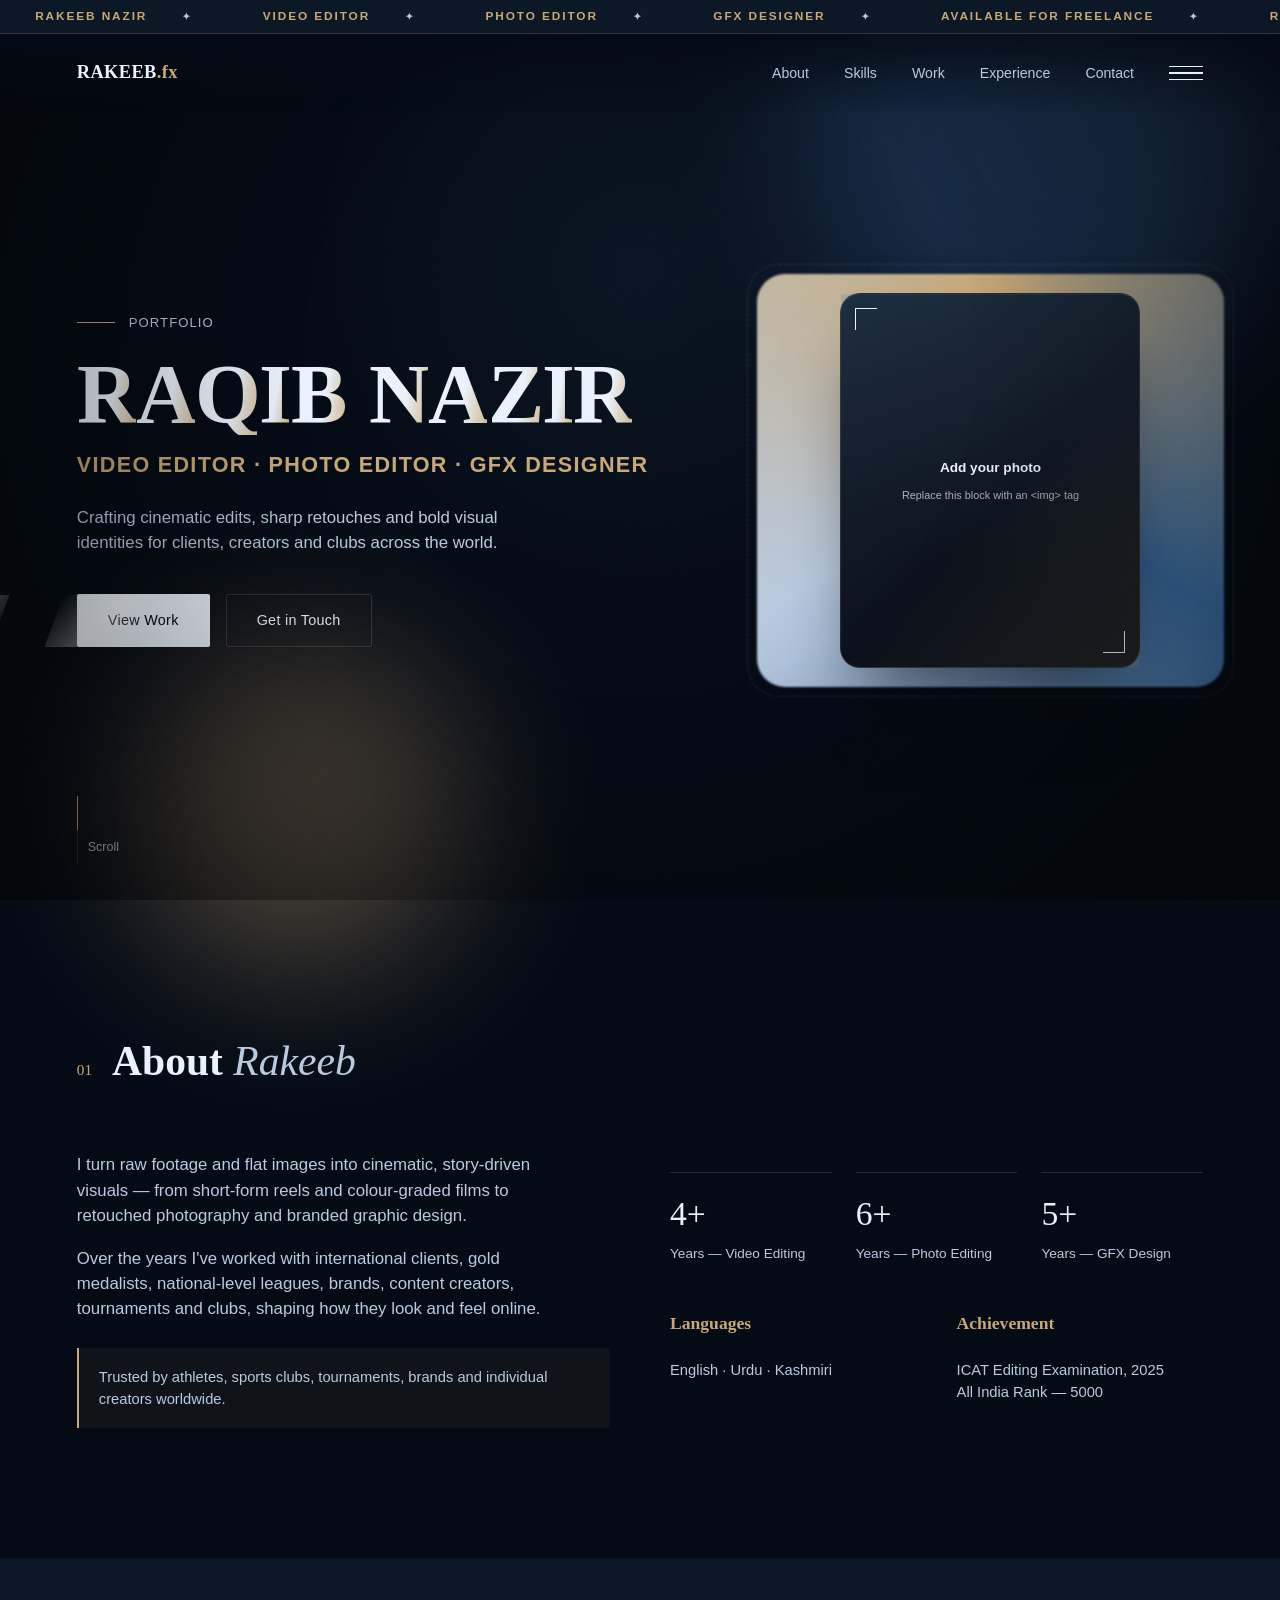
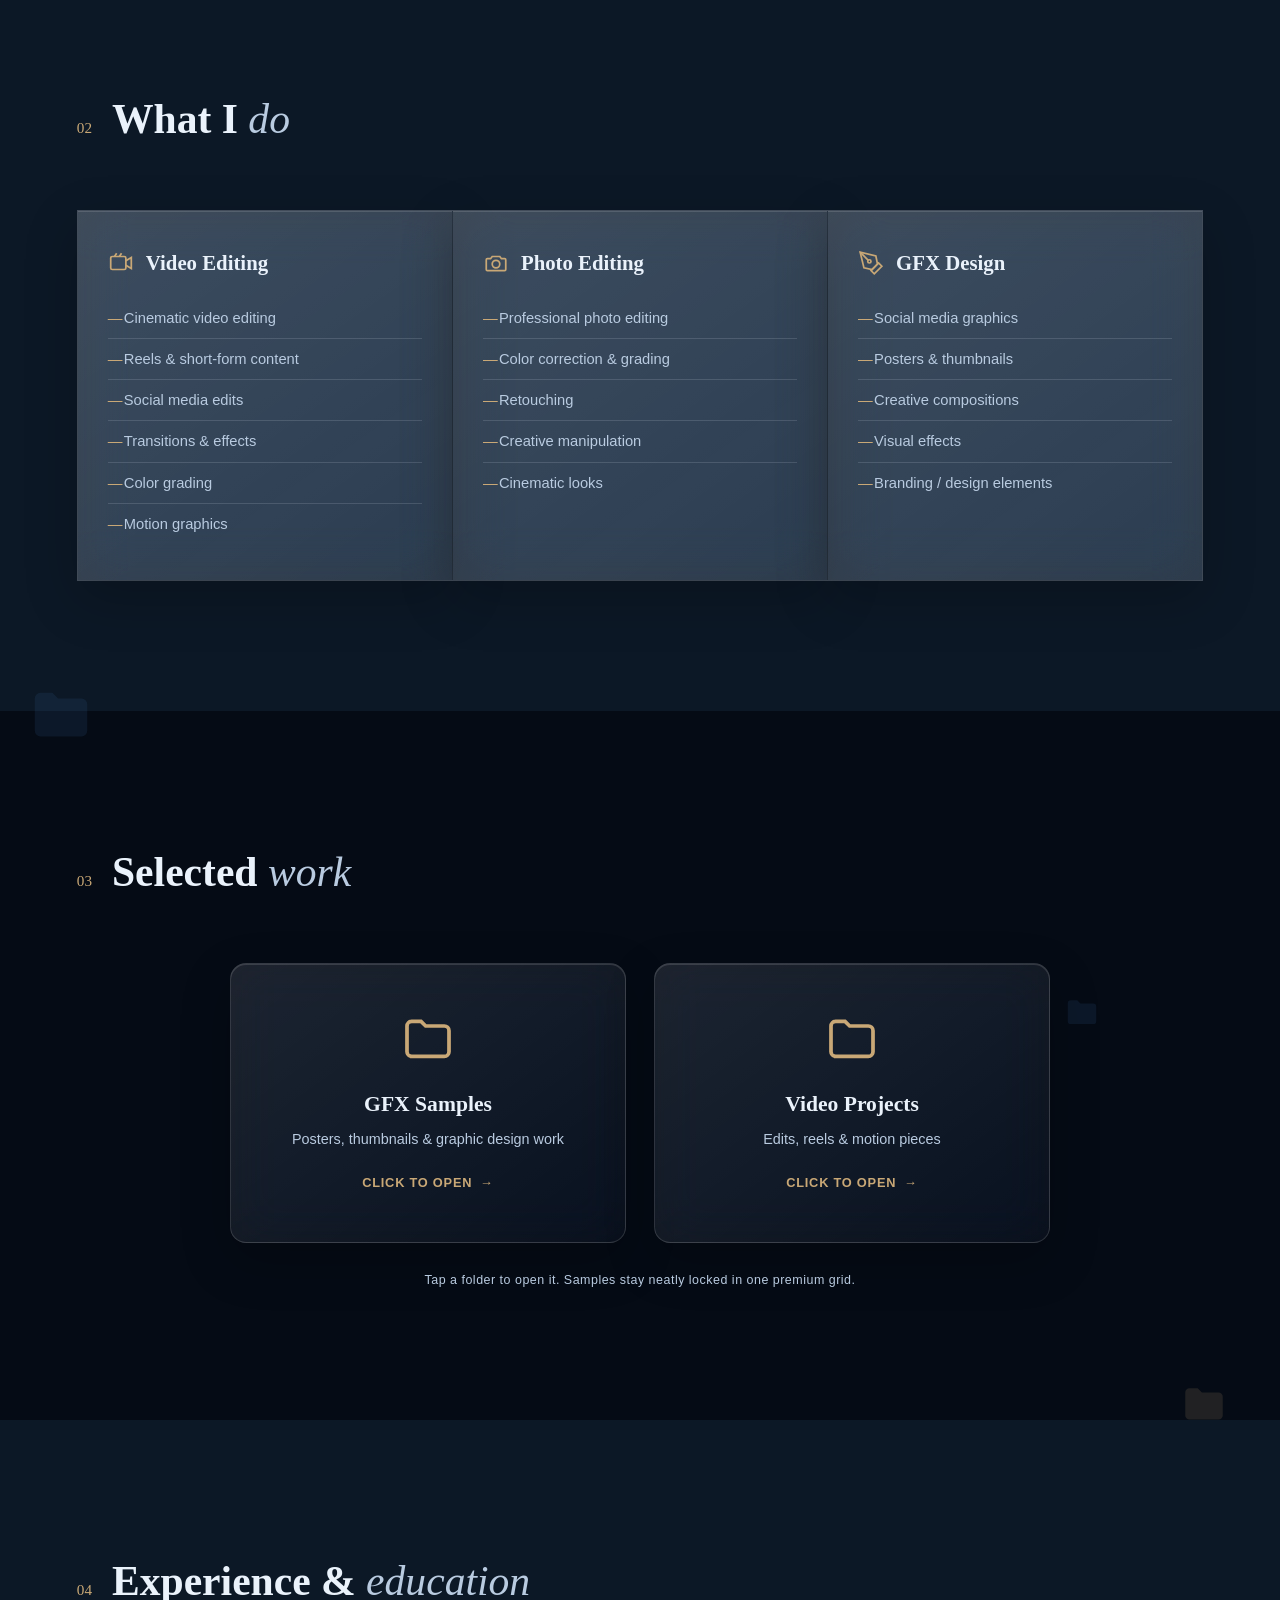
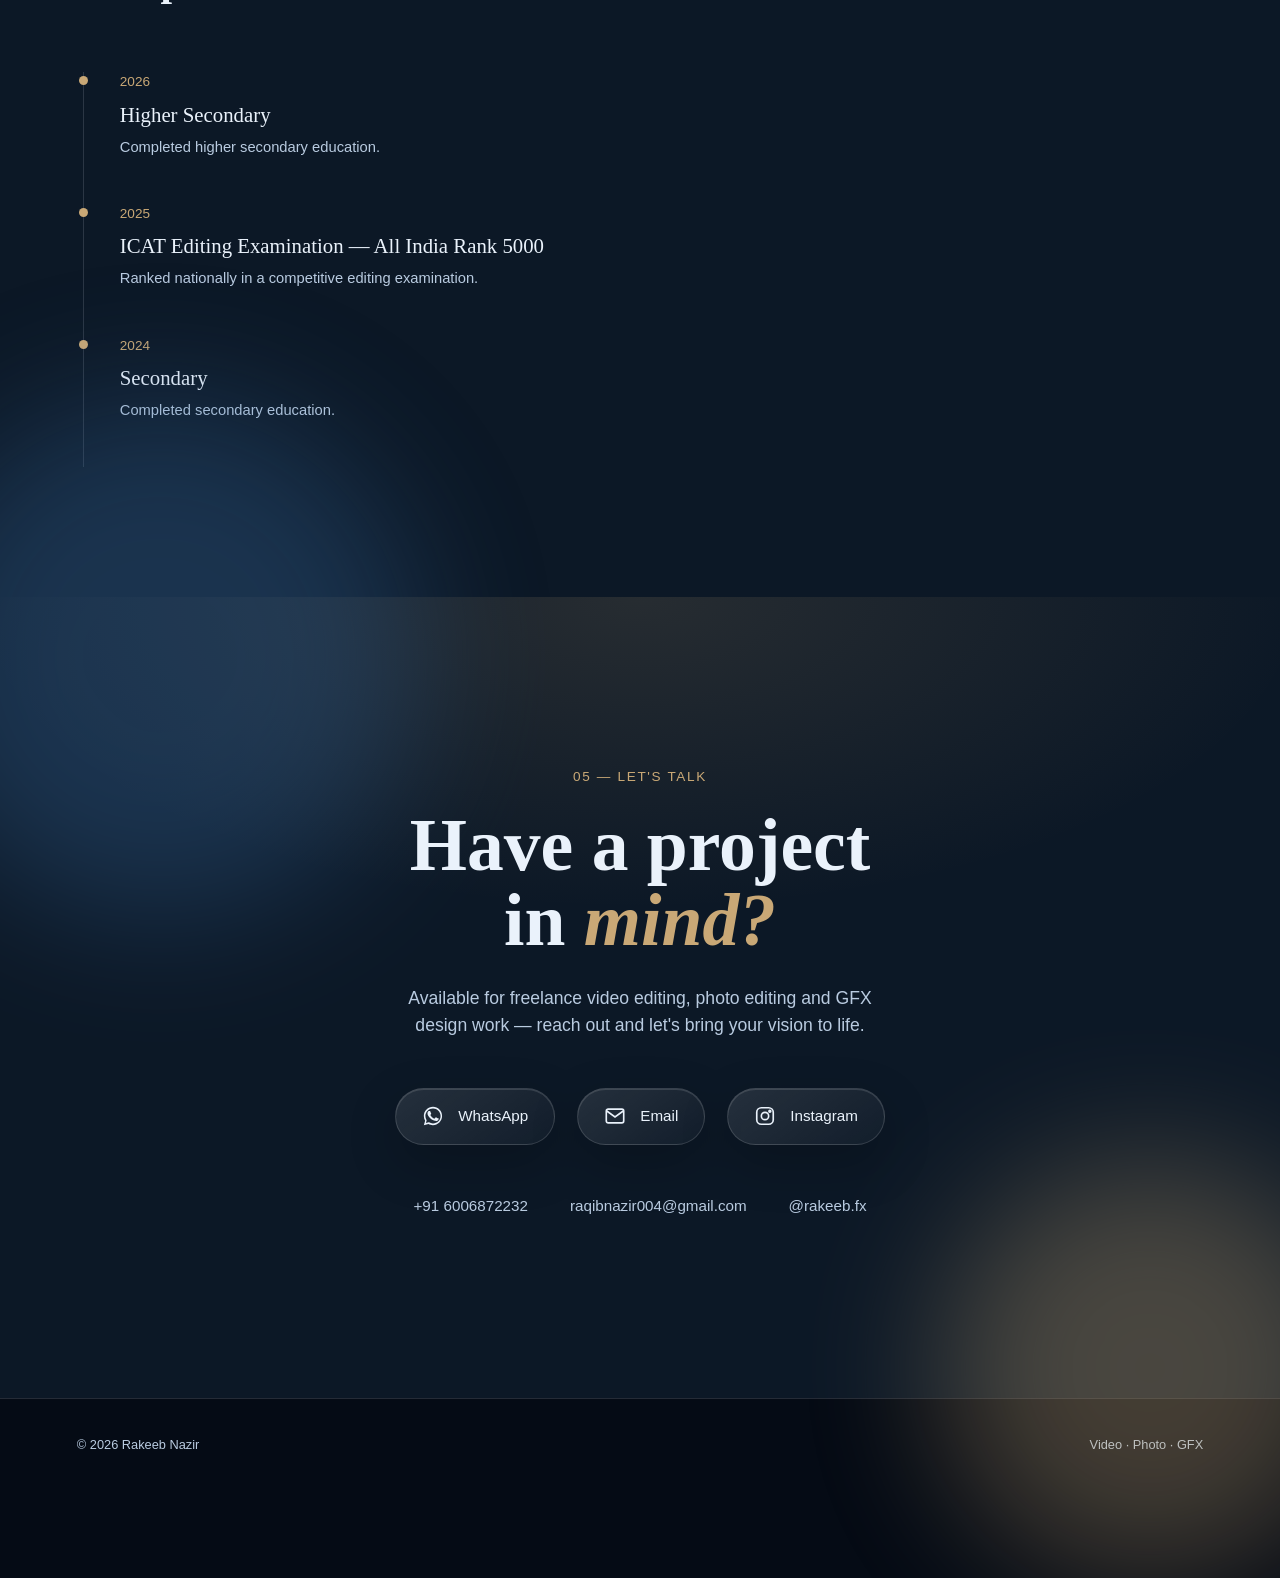
==== commit 90f495e8: "Rename rakeeb-fx-portfolio-final-spider-constant-small.html to index.html" ====
--- a/index.html
+++ b/index.html
@@ -49,7 +49,7 @@
   .marquee-bar{
     position:fixed; top:0; left:0; right:0; height:34px; z-index:55;
     background:var(--ink-2); border-bottom:1px solid var(--line);
-    display:flex; align-items:center; overflow:hidden;
+    display:flex; align-items:center; overflow:visible;
     opacity:0; animation:rise .8s .5s forwards;
   }
   .marquee-track{display:flex; white-space:nowrap; animation:marqueeScroll 24s linear infinite;}
@@ -117,7 +117,7 @@
 
   .hero{
     position:relative; min-height:100vh; display:flex; align-items:center;
-    padding:0 6vw; background:var(--ink); overflow:hidden;
+    padding:0 6vw; background:var(--ink); overflow:visible;
   }
   .hero .blob-a{width:480px; height:480px; background:var(--sailor); top:-100px; right:0; animation:float1 12s ease-in-out infinite;}
   .hero .blob-b{width:340px; height:340px; background:var(--gold); bottom:-80px; left:10%; animation:float2 14s ease-in-out infinite;}
@@ -134,7 +134,7 @@
   .hero-name{
     font-family:var(--serif); font-weight:700;
     font-size:clamp(2.6rem, 6.6vw, 5.8rem); line-height:0.95; letter-spacing:-0.02em;
-    display:flex; flex-wrap:wrap; overflow:hidden;
+    display:flex; flex-wrap:wrap; overflow:visible;
   }
   .hero-name .letter{
     display:inline-block;
@@ -158,7 +158,7 @@
   }
   .hero-cta{margin-top:38px; display:flex; gap:16px; flex-wrap:wrap; opacity:0; animation:rise 1s 1.9s forwards;}
   .btn{
-    position:relative; overflow:hidden;
+    position:relative; overflow:visible;
     padding:15px 30px; border-radius:2px; font-size:0.9rem; text-decoration:none;
     transition:transform .3s, box-shadow .3s; letter-spacing:0.02em; border:1px solid transparent;
     display:inline-block;
@@ -202,7 +202,7 @@
     border:1px solid rgba(234,242,251,0.12);
     backdrop-filter:blur(6px);
     display:flex; align-items:center; justify-content:center;
-    overflow:hidden; z-index:2;
+    overflow:visible; z-index:2;
     box-shadow:0 40px 70px -25px rgba(0,0,0,0.6), inset 0 1px 0 rgba(255,255,255,0.05);
     transition:transform .4s ease;
     animation:breathe 4s ease-in-out infinite, glowPulse 3s ease-in-out infinite;
@@ -230,14 +230,14 @@
     position:absolute; bottom:36px; left:6vw; display:flex; align-items:center; gap:10px; z-index:2;
     color:var(--alice-dim); font-size:0.78rem; opacity:0; animation:rise 1s 2.2s forwards;
   }
-  .scroll-cue .bar{width:1px; height:34px; background:var(--line); position:relative; overflow:hidden;}
+  .scroll-cue .bar{width:1px; height:34px; background:var(--line); position:relative; overflow:visible;}
   .scroll-cue .bar::after{content:''; position:absolute; top:-100%; left:0; width:100%; height:100%; background:var(--gold); animation:scrollbar 1.8s infinite;}
   @keyframes scrollbar{50%{top:0;} 100%{top:100%;}}
 
   section{padding:130px 6vw; position:relative; scroll-margin-top:90px;}
   .section-head{display:flex; align-items:baseline; gap:20px; margin-bottom:60px;}
   .section-num{font-family:var(--serif); font-size:0.95rem; color:var(--gold);}
-  .title-mask{overflow:hidden; display:inline-block; position:relative;}
+  .title-mask{overflow:visible; display:inline-block; position:relative;}
   .section-title{font-family:var(--serif); font-size:clamp(1.8rem,3.4vw,2.6rem); font-weight:600; color:var(--alice); position:relative; display:inline-block; transform:translateY(100%); transition:transform .9s cubic-bezier(.2,.8,.2,1);}
   .section-head.in .section-title{transform:translateY(0);}
   .section-title em{font-style:italic; color:var(--alice-dim); font-weight:400;}
@@ -290,7 +290,7 @@
     position:relative;
   }
   .folder-card{
-    position:relative; overflow:hidden; cursor:pointer; text-align:center;
+    position:relative; overflow:visible; cursor:pointer; text-align:center;
     padding:48px 30px; border:1px solid var(--line); border-radius:16px;
     background:linear-gradient(160deg, rgba(234,242,251,0.05), rgba(234,242,251,0.01));
     transition:transform .4s ease, border-color .35s ease, box-shadow .4s ease;
@@ -318,7 +318,7 @@
   .ff3{width:38px; height:38px; top:40%; right:14%; animation:float3 9s ease-in-out infinite;}
 
   .folder-panel{
-    max-height:0; overflow:hidden; opacity:0; margin-top:0;
+    max-height:0; overflow:visible; opacity:0; margin-top:0;
     transition:max-height .6s cubic-bezier(.2,.8,.2,1), opacity .5s ease, margin-top .5s ease;
   }
   .folder-panel.open{max-height:1600px; opacity:1; margin-top:48px;}
@@ -345,7 +345,7 @@
   .project-card{
     max-width:220px; margin:0 auto; width:100%; border:1px solid rgba(255,255,255,.14); border-radius:20px;
     display:flex; flex-direction:column; align-items:center; justify-content:center; gap:10px;
-    color:var(--alice-dim); font-size:0.85rem; position:relative; overflow:hidden;
+    color:var(--alice-dim); font-size:0.85rem; position:relative; overflow:visible;
     user-select:none; -webkit-user-select:none; touch-action:auto; transform:translateZ(0);
     background:linear-gradient(145deg,rgba(255,255,255,.12),rgba(255,255,255,.035) 48%,rgba(255,255,255,.015));
     backdrop-filter:blur(22px) saturate(145%); -webkit-backdrop-filter:blur(22px) saturate(145%);
@@ -402,7 +402,7 @@
   .info-block p, .info-block li{color:var(--alice-dim); font-size:0.92rem; list-style:none; padding:6px 0;}
 
   .contact-section{
-    position:relative; padding:170px 6vw; overflow:hidden;
+    position:relative; padding:170px 6vw; overflow:visible;
     background:radial-gradient(ellipse 80% 60% at 50% 0%, rgba(201,168,118,0.14), transparent 65%), var(--ink-2);
   }
   .contact-section .blob-c{width:520px; height:520px; background:var(--sailor); top:-200px; left:-100px; animation:float3 10s ease-in-out infinite;}
@@ -419,7 +419,7 @@
     background:rgba(234,242,251,0.04); border:1px solid var(--line);
     color:var(--alice); font-size:0.95rem; font-weight:500;
     transition:transform .35s, border-color .35s, background .35s, box-shadow .35s;
-    position:relative; overflow:hidden;
+    position:relative; overflow:visible;
   }
   .icon-btn svg{width:22px; height:22px; flex-shrink:0; position:relative; z-index:2;}
   .icon-btn span{position:relative; z-index:2;}
@@ -452,7 +452,7 @@
     backdrop-filter:blur(24px) saturate(150%); -webkit-backdrop-filter:blur(24px) saturate(150%);
   }
   .panel-close{background:rgba(255,255,255,.055); backdrop-filter:blur(14px); -webkit-backdrop-filter:blur(14px);}
-  .bird-layer{position:fixed; inset:0; z-index:70; pointer-events:none; overflow:hidden;}
+  .bird-layer{position:fixed; inset:0; z-index:70; pointer-events:none; overflow:visible;}
   .crow{position:absolute; left:0; top:0; width:34px; height:24px; opacity:0; filter:drop-shadow(0 7px 10px rgba(0,0,0,.5)); animation:flyCrow var(--dur,1.9s) cubic-bezier(.2,.65,.25,1) forwards;}
   .crow svg{width:100%;height:100%;overflow:visible;}
   @keyframes flyCrow{
@@ -481,17 +481,23 @@
     .section-title{transform:none;}
   }
 
-.click-spider{position:fixed;z-index:9998;pointer-events:none;transform:translate(-50%,-50%);font-size:24px;animation:spiderDrop 1.15s cubic-bezier(.2,.8,.2,1) var(--delay) both;}
-.spider-body{display:block;filter:drop-shadow(0 5px 10px rgba(0,0,0,.3));}
-.spider-web{position:absolute;left:50%;top:-55px;width:1px;height:55px;background:rgba(255,255,255,.65);transform-origin:bottom;}
-@keyframes spiderDrop{
-  0%{opacity:0;transform:translate(-50%,-50%) scale(.45) rotate(-8deg)}
-  10%{opacity:1}
-  70%{opacity:.98}
-  100%{opacity:.94;transform:translate(var(--exit-x),var(--exit-y)) scale(.58) rotate(var(--rot))}
+.click-spider{
+  position:absolute;
+  width:28px;
+  height:36px;
+  pointer-events:none;
+  opacity:0;
+  transform:translate(-50%,-50%);
+  animation:spiderFly 2.8s cubic-bezier(.18,.72,.2,1) forwards;
+  filter:brightness(1.35)
+    drop-shadow(0 0 2px rgba(255,255,255,.95))
+    drop-shadow(0 0 7px rgba(255,205,105,.9));
 }
 
 </style>
+
+
+
 
 <style id="spider-click-effect">
 .spider-click-layer{
@@ -499,28 +505,46 @@
   inset:0;
   z-index:2147483647;
   pointer-events:none;
-  overflow:hidden;
+  overflow:visible;
 }
 .click-spider{
   position:absolute;
-  width:24px;
-  height:32px;
-  transform:translate(-50%,-10%) scale(.35);
+  width:28px;
+  height:36px;
+  pointer-events:none;
   opacity:0;
-  animation:spiderDrop 2.15s cubic-bezier(.18,.72,.2,1) forwards;
-  filter:drop-shadow(0 5px 8px rgba(0,0,0,.35));
+  transform:translate(-50%,-50%) scale(.65);
+  animation:spiderFly 2.8s cubic-bezier(.18,.72,.2,1) forwards;
+  filter:
+    brightness(1.35)
+    drop-shadow(0 0 2px rgba(255,255,255,.95))
+    drop-shadow(0 0 7px rgba(255,205,105,.9));
 }
-.click-spider svg{
+.click-spider img{
   width:100%;
   height:100%;
   display:block;
+  object-fit:contain;
+  pointer-events:none;
+  user-select:none;
+  -webkit-user-drag:none;
 }
-@keyframes spiderDrop{
-  0%{opacity:0;transform:translate(-50%,-10%) scale(.35) rotate(-8deg)}
-  12%{opacity:1}
-  55%{opacity:1;transform:translate(calc(-50% + var(--dx)),calc(-10% + var(--drop))) scale(1) rotate(var(--rot))}
-  82%{opacity:1;transform:translate(calc(-50% + var(--dx2)),calc(-10% + var(--drop2))) scale(.92) rotate(calc(var(--rot) * -1))}
-  100%{opacity:0;transform:translate(calc(-50% + var(--dx3)),calc(-10% + var(--drop3))) scale(.65) rotate(var(--rot))}
+@keyframes spiderFly{
+  0%{
+    opacity:0;
+    transform:translate(-50%,-50%) rotate(0deg);
+  }
+  8%{
+    opacity:1;
+    transform:translate(-50%,-50%) rotate(0deg);
+  }
+  75%{
+    opacity:1;
+  }
+  100%{
+    opacity:.9;
+    transform:translate(var(--exit-x),var(--exit-y)) rotate(var(--rot));
+  }
 }
 </style>
 
@@ -948,7 +972,7 @@
   }
 
   function spiderSVG(){
-    return '<img src="[data-uri]" alt="" draggable="false">';
+    return '<img src="''' + uri + '''" alt="" draggable="false">';
   }
 
   function spawnSpiders(x,y){
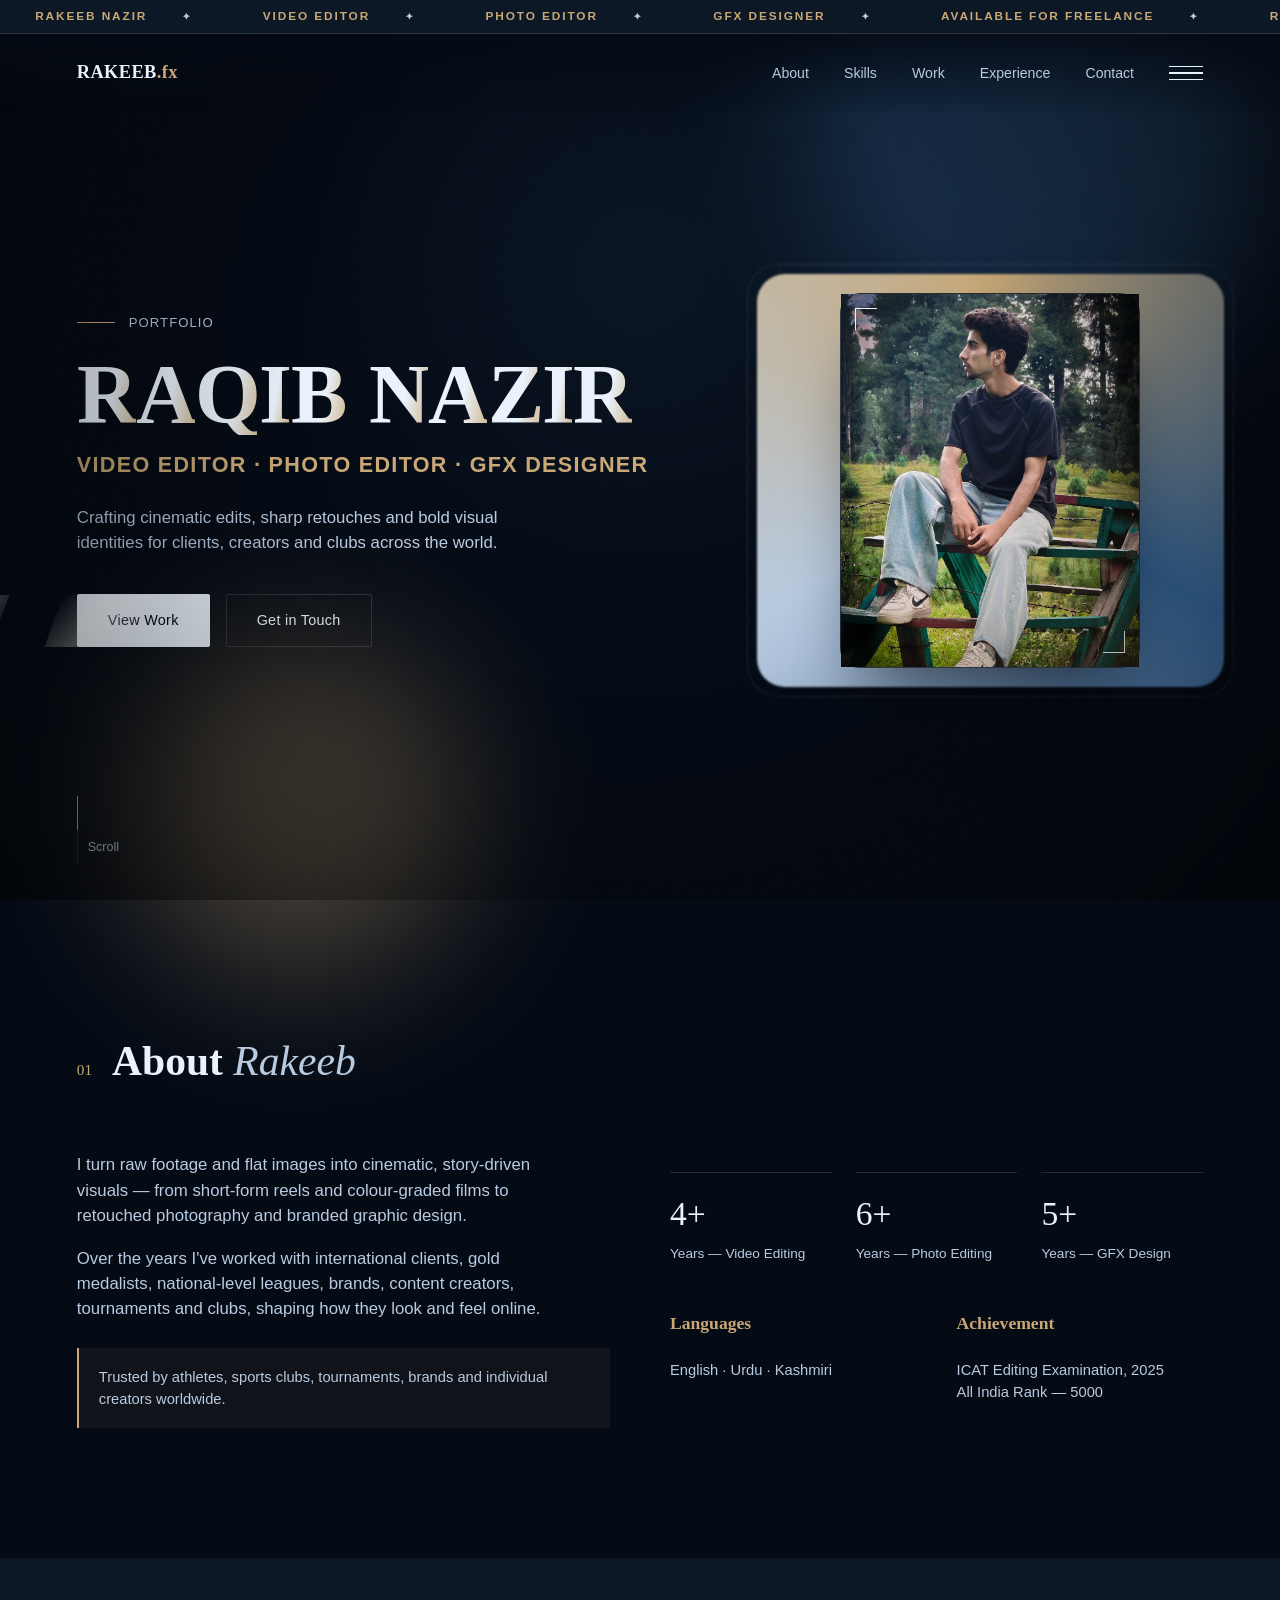
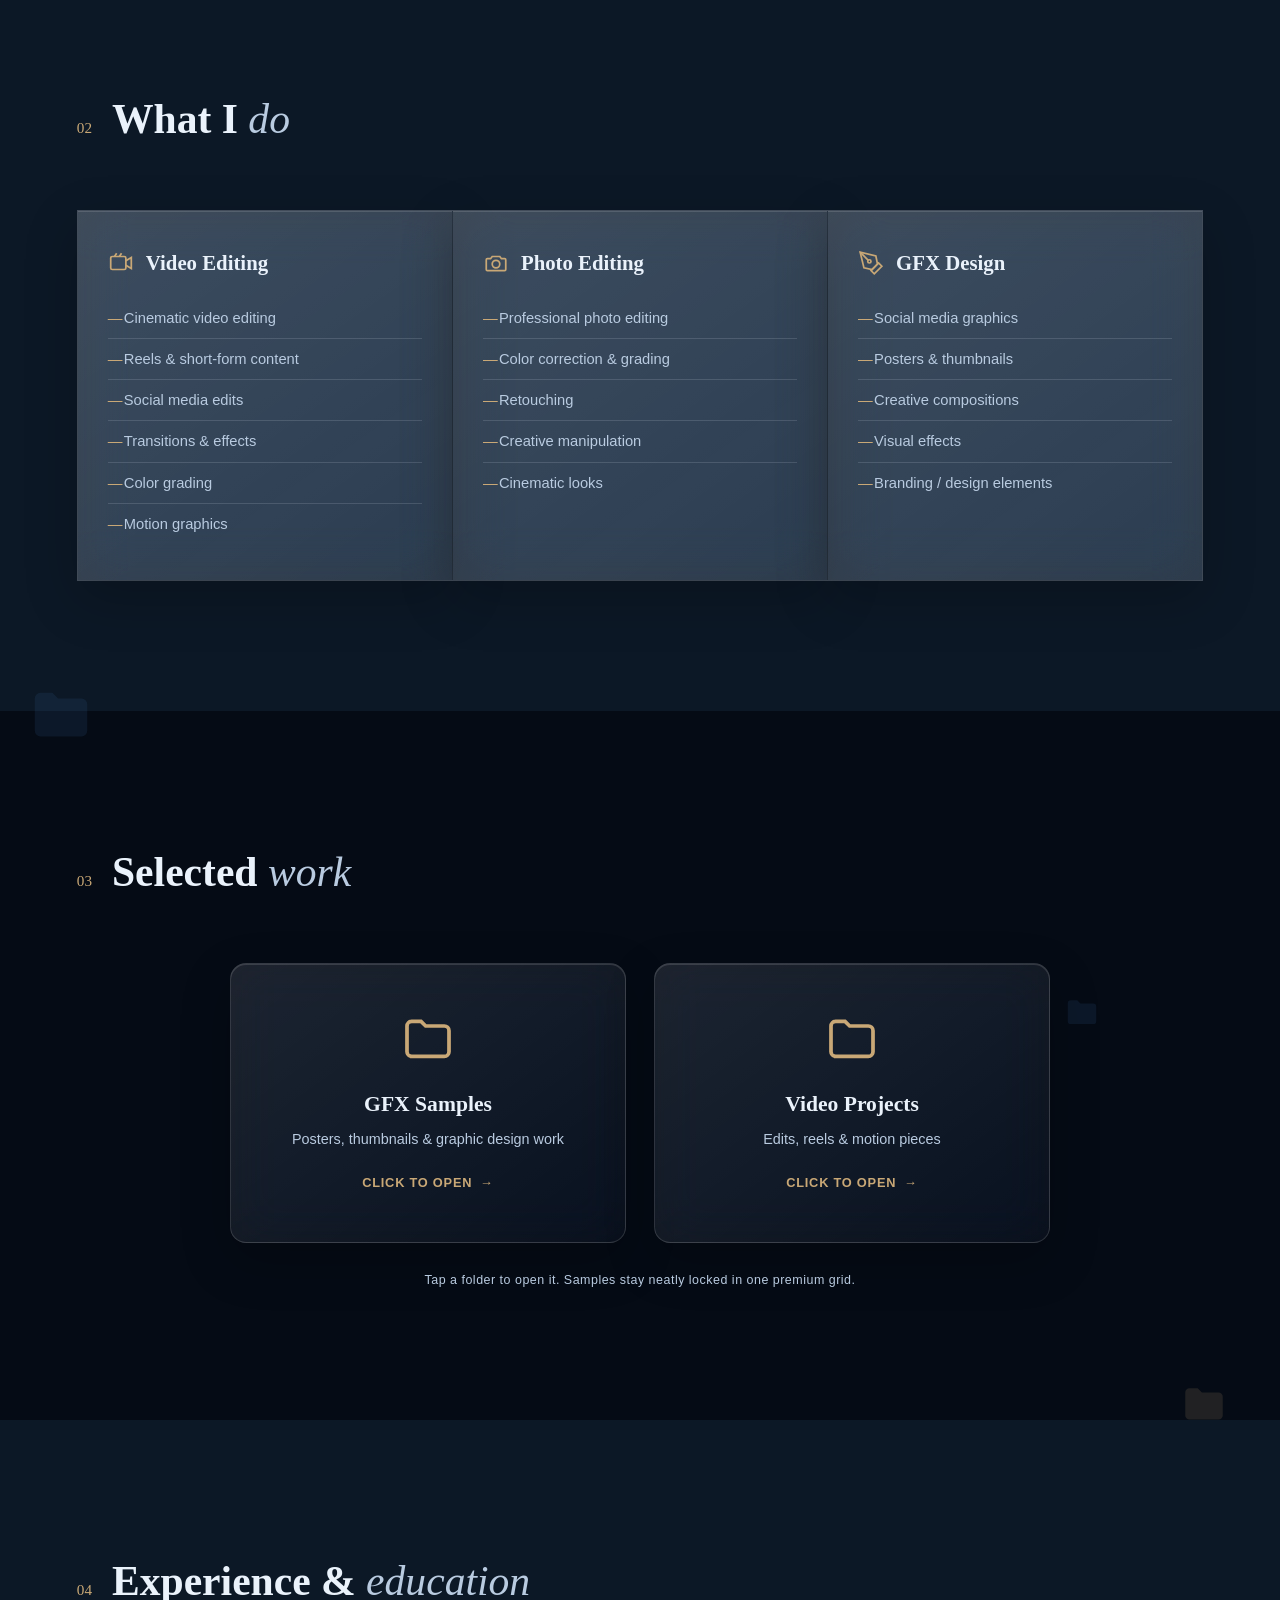
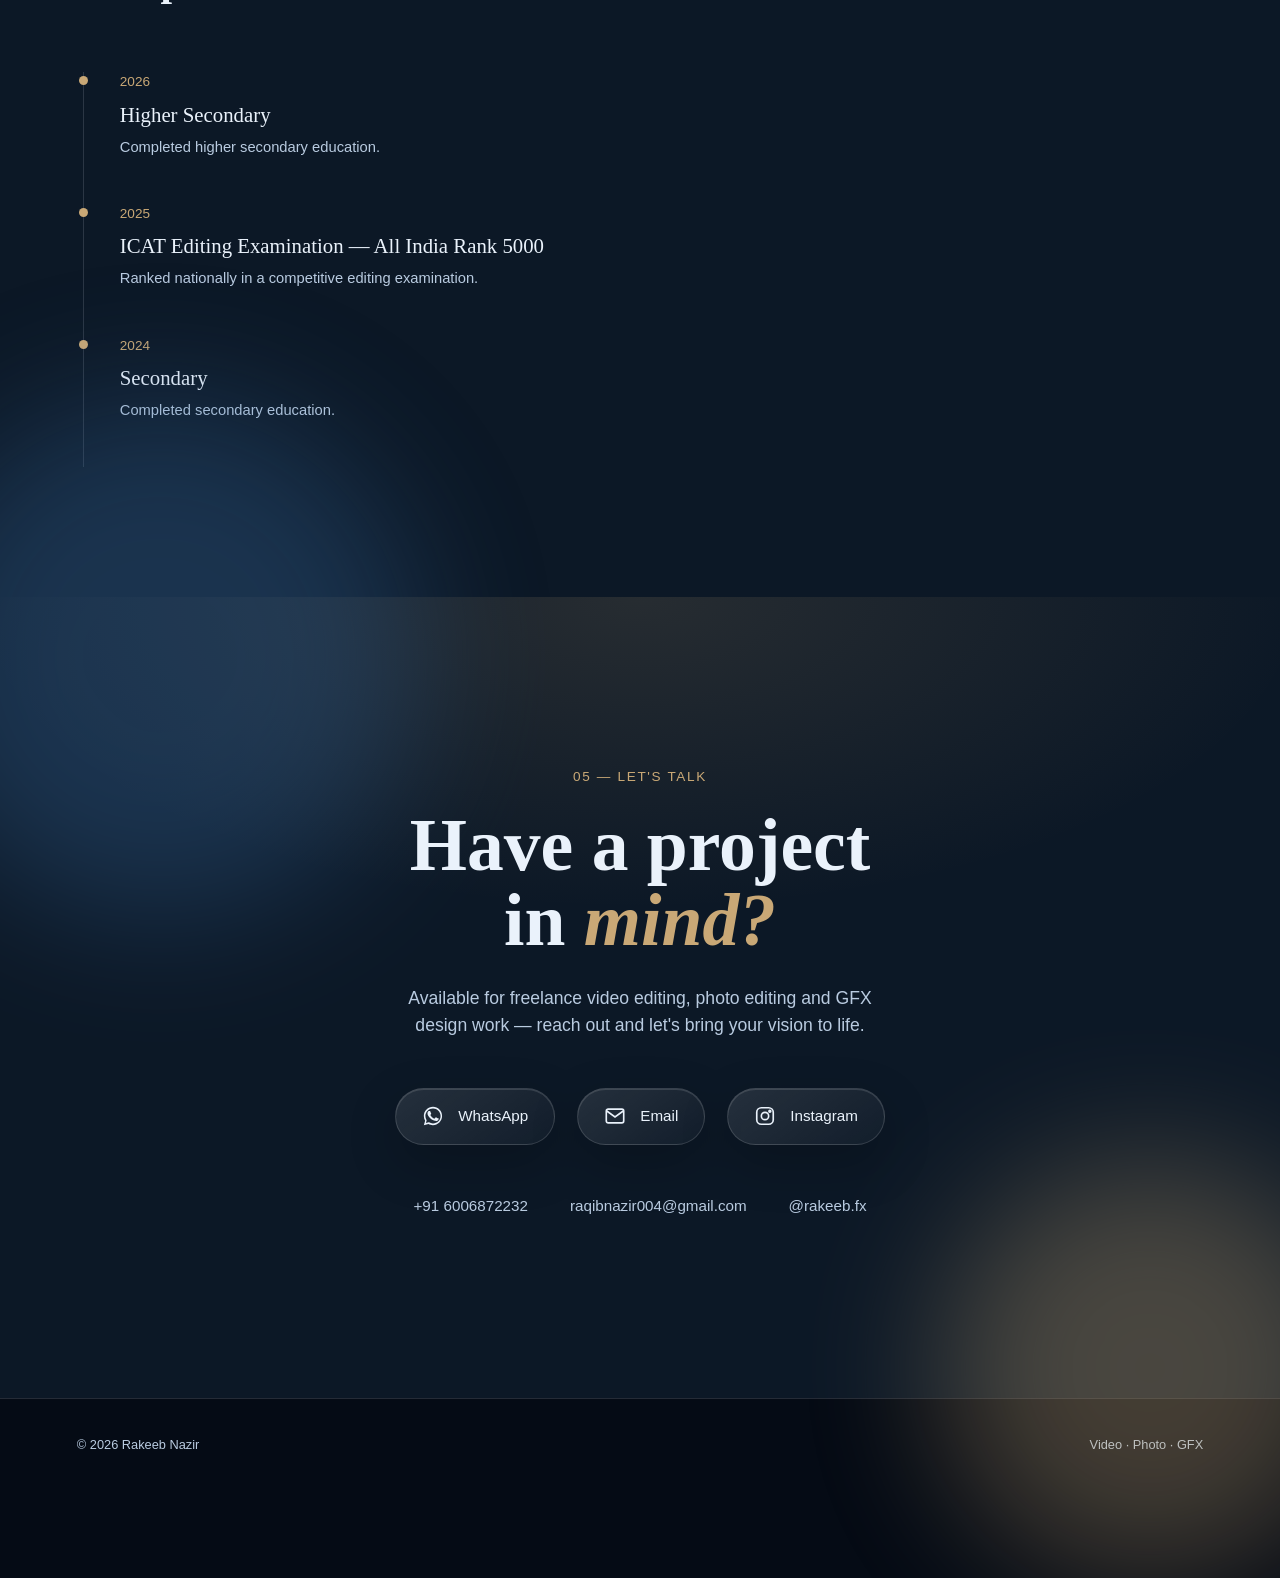
==== commit 2691a73a: "Update index.html" ====
--- a/index.html
+++ b/index.html
@@ -608,7 +608,7 @@
       <div class="portrait">
         <div class="frame-corner fc-tl"></div>
         <div class="frame-corner fc-br"></div>
-        <div class="portrait-label">Add your photo<br><small>Replace this block with an &lt;img&gt; tag</small></div>
+        <img src="Photo.jpg" alt="Rakeeb"\>
       </div>
     </div>
   </div>
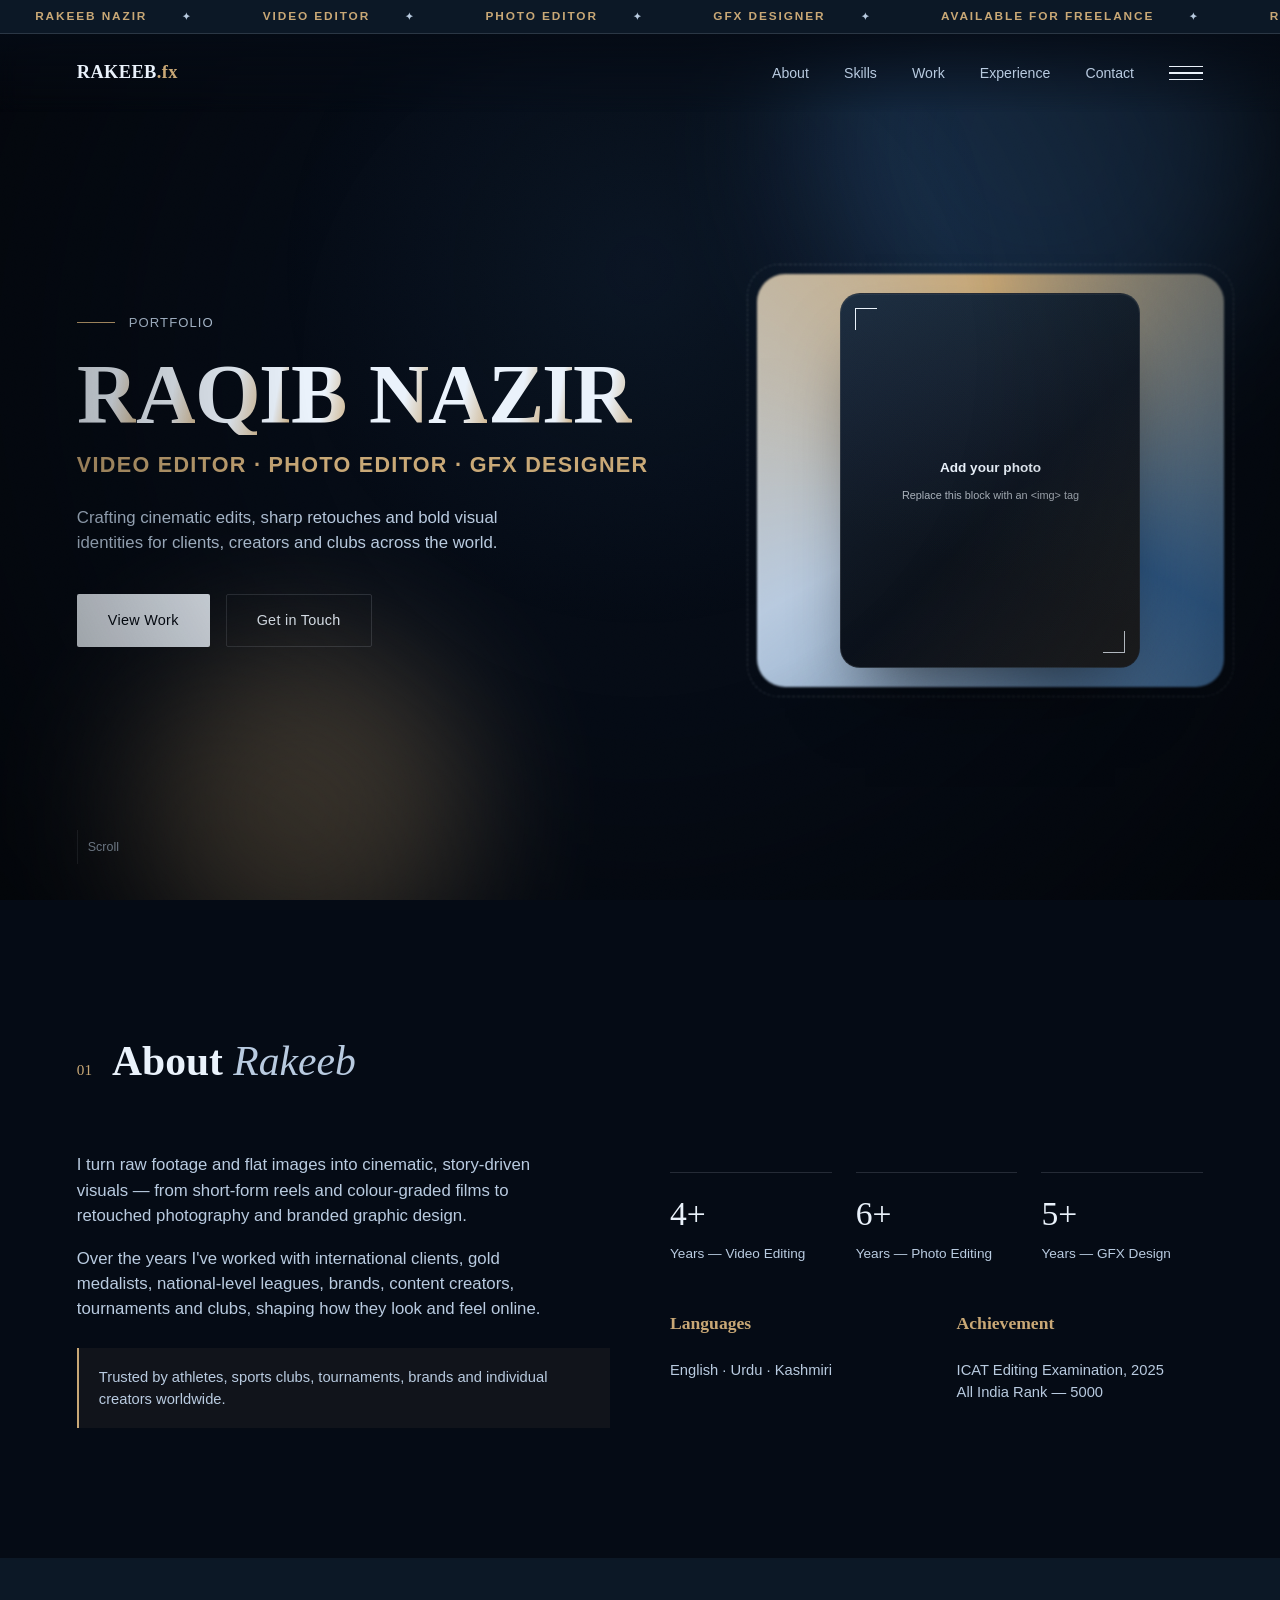
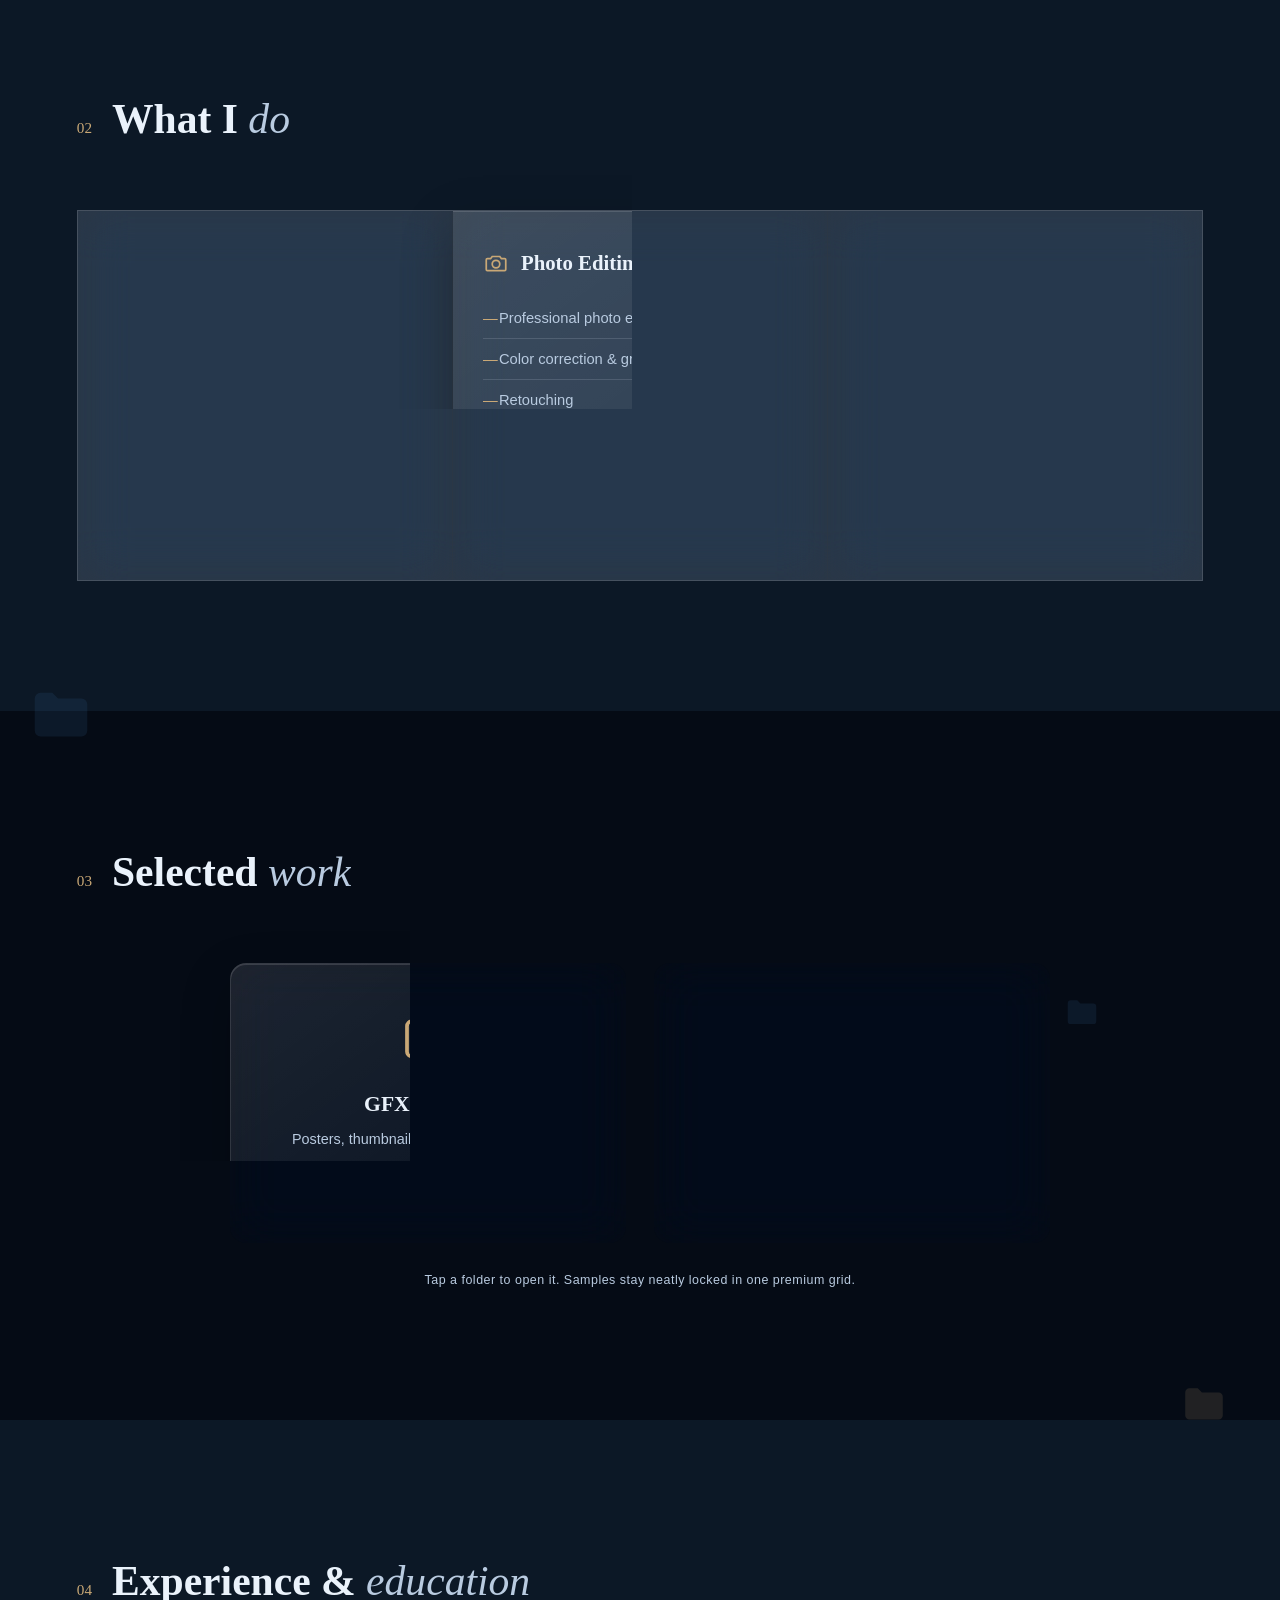
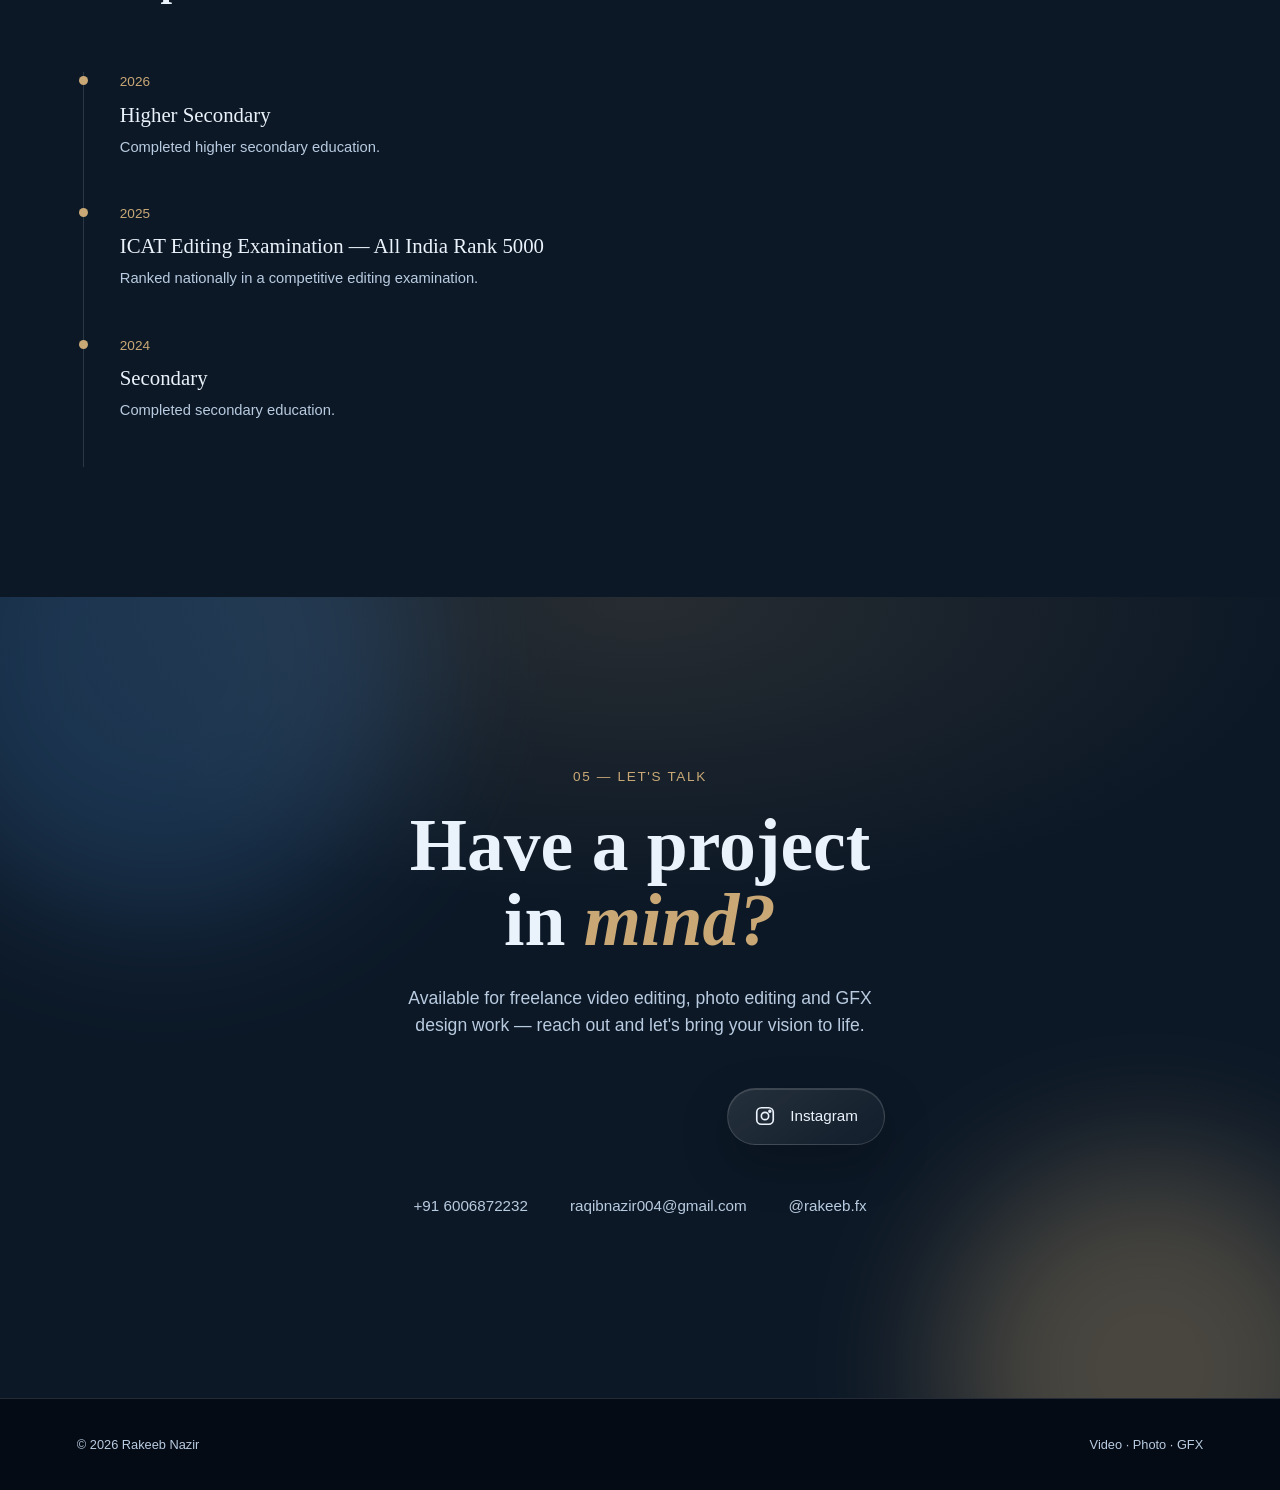
==== commit 08ef760e: "Rename rakeeb-fx-portfolio-final-2.html to index.html" ====
--- a/index.html
+++ b/index.html
@@ -49,7 +49,7 @@
   .marquee-bar{
     position:fixed; top:0; left:0; right:0; height:34px; z-index:55;
     background:var(--ink-2); border-bottom:1px solid var(--line);
-    display:flex; align-items:center; overflow:visible;
+    display:flex; align-items:center; overflow:hidden;
     opacity:0; animation:rise .8s .5s forwards;
   }
   .marquee-track{display:flex; white-space:nowrap; animation:marqueeScroll 24s linear infinite;}
@@ -117,7 +117,7 @@
 
   .hero{
     position:relative; min-height:100vh; display:flex; align-items:center;
-    padding:0 6vw; background:var(--ink); overflow:visible;
+    padding:0 6vw; background:var(--ink); overflow:hidden;
   }
   .hero .blob-a{width:480px; height:480px; background:var(--sailor); top:-100px; right:0; animation:float1 12s ease-in-out infinite;}
   .hero .blob-b{width:340px; height:340px; background:var(--gold); bottom:-80px; left:10%; animation:float2 14s ease-in-out infinite;}
@@ -134,7 +134,7 @@
   .hero-name{
     font-family:var(--serif); font-weight:700;
     font-size:clamp(2.6rem, 6.6vw, 5.8rem); line-height:0.95; letter-spacing:-0.02em;
-    display:flex; flex-wrap:wrap; overflow:visible;
+    display:flex; flex-wrap:wrap; overflow:hidden;
   }
   .hero-name .letter{
     display:inline-block;
@@ -158,7 +158,7 @@
   }
   .hero-cta{margin-top:38px; display:flex; gap:16px; flex-wrap:wrap; opacity:0; animation:rise 1s 1.9s forwards;}
   .btn{
-    position:relative; overflow:visible;
+    position:relative; overflow:hidden;
     padding:15px 30px; border-radius:2px; font-size:0.9rem; text-decoration:none;
     transition:transform .3s, box-shadow .3s; letter-spacing:0.02em; border:1px solid transparent;
     display:inline-block;
@@ -202,7 +202,7 @@
     border:1px solid rgba(234,242,251,0.12);
     backdrop-filter:blur(6px);
     display:flex; align-items:center; justify-content:center;
-    overflow:visible; z-index:2;
+    overflow:hidden; z-index:2;
     box-shadow:0 40px 70px -25px rgba(0,0,0,0.6), inset 0 1px 0 rgba(255,255,255,0.05);
     transition:transform .4s ease;
     animation:breathe 4s ease-in-out infinite, glowPulse 3s ease-in-out infinite;
@@ -230,14 +230,14 @@
     position:absolute; bottom:36px; left:6vw; display:flex; align-items:center; gap:10px; z-index:2;
     color:var(--alice-dim); font-size:0.78rem; opacity:0; animation:rise 1s 2.2s forwards;
   }
-  .scroll-cue .bar{width:1px; height:34px; background:var(--line); position:relative; overflow:visible;}
+  .scroll-cue .bar{width:1px; height:34px; background:var(--line); position:relative; overflow:hidden;}
   .scroll-cue .bar::after{content:''; position:absolute; top:-100%; left:0; width:100%; height:100%; background:var(--gold); animation:scrollbar 1.8s infinite;}
   @keyframes scrollbar{50%{top:0;} 100%{top:100%;}}
 
   section{padding:130px 6vw; position:relative; scroll-margin-top:90px;}
   .section-head{display:flex; align-items:baseline; gap:20px; margin-bottom:60px;}
   .section-num{font-family:var(--serif); font-size:0.95rem; color:var(--gold);}
-  .title-mask{overflow:visible; display:inline-block; position:relative;}
+  .title-mask{overflow:hidden; display:inline-block; position:relative;}
   .section-title{font-family:var(--serif); font-size:clamp(1.8rem,3.4vw,2.6rem); font-weight:600; color:var(--alice); position:relative; display:inline-block; transform:translateY(100%); transition:transform .9s cubic-bezier(.2,.8,.2,1);}
   .section-head.in .section-title{transform:translateY(0);}
   .section-title em{font-style:italic; color:var(--alice-dim); font-weight:400;}
@@ -290,7 +290,7 @@
     position:relative;
   }
   .folder-card{
-    position:relative; overflow:visible; cursor:pointer; text-align:center;
+    position:relative; overflow:hidden; cursor:pointer; text-align:center;
     padding:48px 30px; border:1px solid var(--line); border-radius:16px;
     background:linear-gradient(160deg, rgba(234,242,251,0.05), rgba(234,242,251,0.01));
     transition:transform .4s ease, border-color .35s ease, box-shadow .4s ease;
@@ -318,7 +318,7 @@
   .ff3{width:38px; height:38px; top:40%; right:14%; animation:float3 9s ease-in-out infinite;}
 
   .folder-panel{
-    max-height:0; overflow:visible; opacity:0; margin-top:0;
+    max-height:0; overflow:hidden; opacity:0; margin-top:0;
     transition:max-height .6s cubic-bezier(.2,.8,.2,1), opacity .5s ease, margin-top .5s ease;
   }
   .folder-panel.open{max-height:1600px; opacity:1; margin-top:48px;}
@@ -345,7 +345,7 @@
   .project-card{
     max-width:220px; margin:0 auto; width:100%; border:1px solid rgba(255,255,255,.14); border-radius:20px;
     display:flex; flex-direction:column; align-items:center; justify-content:center; gap:10px;
-    color:var(--alice-dim); font-size:0.85rem; position:relative; overflow:visible;
+    color:var(--alice-dim); font-size:0.85rem; position:relative; overflow:hidden;
     user-select:none; -webkit-user-select:none; touch-action:auto; transform:translateZ(0);
     background:linear-gradient(145deg,rgba(255,255,255,.12),rgba(255,255,255,.035) 48%,rgba(255,255,255,.015));
     backdrop-filter:blur(22px) saturate(145%); -webkit-backdrop-filter:blur(22px) saturate(145%);
@@ -402,7 +402,7 @@
   .info-block p, .info-block li{color:var(--alice-dim); font-size:0.92rem; list-style:none; padding:6px 0;}
 
   .contact-section{
-    position:relative; padding:170px 6vw; overflow:visible;
+    position:relative; padding:170px 6vw; overflow:hidden;
     background:radial-gradient(ellipse 80% 60% at 50% 0%, rgba(201,168,118,0.14), transparent 65%), var(--ink-2);
   }
   .contact-section .blob-c{width:520px; height:520px; background:var(--sailor); top:-200px; left:-100px; animation:float3 10s ease-in-out infinite;}
@@ -419,7 +419,7 @@
     background:rgba(234,242,251,0.04); border:1px solid var(--line);
     color:var(--alice); font-size:0.95rem; font-weight:500;
     transition:transform .35s, border-color .35s, background .35s, box-shadow .35s;
-    position:relative; overflow:visible;
+    position:relative; overflow:hidden;
   }
   .icon-btn svg{width:22px; height:22px; flex-shrink:0; position:relative; z-index:2;}
   .icon-btn span{position:relative; z-index:2;}
@@ -452,7 +452,7 @@
     backdrop-filter:blur(24px) saturate(150%); -webkit-backdrop-filter:blur(24px) saturate(150%);
   }
   .panel-close{background:rgba(255,255,255,.055); backdrop-filter:blur(14px); -webkit-backdrop-filter:blur(14px);}
-  .bird-layer{position:fixed; inset:0; z-index:70; pointer-events:none; overflow:visible;}
+  .bird-layer{position:fixed; inset:0; z-index:70; pointer-events:none; overflow:hidden;}
   .crow{position:absolute; left:0; top:0; width:34px; height:24px; opacity:0; filter:drop-shadow(0 7px 10px rgba(0,0,0,.5)); animation:flyCrow var(--dur,1.9s) cubic-bezier(.2,.65,.25,1) forwards;}
   .crow svg{width:100%;height:100%;overflow:visible;}
   @keyframes flyCrow{
@@ -481,73 +481,11 @@
     .section-title{transform:none;}
   }
 
-.click-spider{
-  position:absolute;
-  width:28px;
-  height:36px;
-  pointer-events:none;
-  opacity:0;
-  transform:translate(-50%,-50%);
-  animation:spiderFly 2.8s cubic-bezier(.18,.72,.2,1) forwards;
-  filter:brightness(1.35)
-    drop-shadow(0 0 2px rgba(255,255,255,.95))
-    drop-shadow(0 0 7px rgba(255,205,105,.9));
-}
-
+.click-spider{position:fixed;z-index:9998;pointer-events:none;transform:translate(-50%,-50%);font-size:24px;animation:spiderDrop 1.15s cubic-bezier(.2,.8,.2,1) var(--delay) both;}
+.spider-body{display:block;filter:drop-shadow(0 5px 10px rgba(0,0,0,.3));}
+.spider-web{position:absolute;left:50%;top:-55px;width:1px;height:55px;background:rgba(255,255,255,.65);transform-origin:bottom;}
+@keyframes spiderDrop{0%{opacity:0;transform:translate(-50%,-50%) translateY(-20px) scale(.4) rotate(-15deg)}25%{opacity:1}70%{transform:translate(-50%,-50%) translate(var(--dx),var(--dy)) scale(1) rotate(8deg)}100%{opacity:0;transform:translate(-50%,-50%) translate(calc(var(--dx) + 20px),calc(var(--dy) + 25px)) scale(.65) rotate(20deg)}}
 </style>
-
-
-
-
-<style id="spider-click-effect">
-.spider-click-layer{
-  position:fixed;
-  inset:0;
-  z-index:2147483647;
-  pointer-events:none;
-  overflow:visible;
-}
-.click-spider{
-  position:absolute;
-  width:28px;
-  height:36px;
-  pointer-events:none;
-  opacity:0;
-  transform:translate(-50%,-50%) scale(.65);
-  animation:spiderFly 2.8s cubic-bezier(.18,.72,.2,1) forwards;
-  filter:
-    brightness(1.35)
-    drop-shadow(0 0 2px rgba(255,255,255,.95))
-    drop-shadow(0 0 7px rgba(255,205,105,.9));
-}
-.click-spider img{
-  width:100%;
-  height:100%;
-  display:block;
-  object-fit:contain;
-  pointer-events:none;
-  user-select:none;
-  -webkit-user-drag:none;
-}
-@keyframes spiderFly{
-  0%{
-    opacity:0;
-    transform:translate(-50%,-50%) rotate(0deg);
-  }
-  8%{
-    opacity:1;
-    transform:translate(-50%,-50%) rotate(0deg);
-  }
-  75%{
-    opacity:1;
-  }
-  100%{
-    opacity:.9;
-    transform:translate(var(--exit-x),var(--exit-y)) rotate(var(--rot));
-  }
-}
-</style>
-
 </head>
 <body>
 
@@ -556,6 +494,8 @@
 <div class="grain"></div>
 <div class="vignette"></div>
 <div class="spotlight" id="spotlight"></div>
+<div class="bird-layer" id="birdLayer" aria-hidden="true"></div>
+
 <div class="marquee-bar">
   <div class="marquee-track">
     <span>Rakeeb Nazir</span><span>Video Editor</span><span>Photo Editor</span><span>GFX Designer</span><span>Available for Freelance</span>
@@ -608,7 +548,7 @@
       <div class="portrait">
         <div class="frame-corner fc-tl"></div>
         <div class="frame-corner fc-br"></div>
-        <img src="Photo.jpg" alt="Rakeeb"\>
+        <div class="portrait-label">Add your photo<br><small>Replace this block with an &lt;img&gt; tag</small></div>
       </div>
     </div>
   </div>
@@ -958,66 +898,5 @@
   setTimeout(()=>{ const c = document.querySelector('.curtain'); if(c) c.style.display='none'; }, 1100);
 </script>
 
-
-<script id="spider-click-script">
-(function(){
-  function ensureLayer(){
-    let layer=document.querySelector('.spider-click-layer');
-    if(!layer){
-      layer=document.createElement('div');
-      layer.className='spider-click-layer';
-      document.body.appendChild(layer);
-    }
-    return layer;
-  }
-
-  function spiderSVG(){
-    return '<img src="''' + uri + '''" alt="" draggable="false">';
-  }
-
-  function spawnSpiders(x,y){
-    if(window.matchMedia && window.matchMedia('(prefers-reduced-motion: reduce)').matches) return;
-    const layer=ensureLayer();
-    const count=3 + Math.floor(Math.random()*3);
-
-    for(let i=0;i<count;i++){
-      const s=document.createElement('div');
-      s.className='click-spider';
-      s.innerHTML=spiderSVG();
-      s.style.left=x+'px';
-      s.style.top=y+'px';
-      s.style.color=Math.random()>.5 ? '#111' : '#050505';
-      const edge=Math.floor(Math.random()*4);
-      const extra=220+Math.random()*420;
-      let exitX,exitY;
-      if(edge===0){exitX=(-extra)+'px';exitY=((Math.random()-.5)*window.innerHeight)+'px';}
-      else if(edge===1){exitX=(window.innerWidth+extra)+'px';exitY=((Math.random()-.5)*window.innerHeight)+'px';}
-      else if(edge===2){exitX=((Math.random()-.5)*window.innerWidth)+'px';exitY=(-extra)+'px';}
-      else{exitX=((Math.random()-.5)*window.innerWidth)+'px';exitY=(window.innerHeight+extra)+'px';}
-      s.style.setProperty('--exit-x',exitX);
-      s.style.setProperty('--exit-y',exitY);
-      s.style.setProperty('--rot',((Math.random()-.5)*24)+'deg');
-      s.style.animationDelay=(i*45+Math.random()*70)+'ms';
-      layer.appendChild(s);
-      s.addEventListener('animationend',()=>s.remove(),{once:true});
-    }
-  }
-
-  // Capture clicks/taps at the document level so buttons, cards, links,
-  // overlays, and touch interactions all trigger the effect.
-  document.addEventListener('pointerdown',function(e){
-    if(e.pointerType==='mouse' && e.button!==0) return;
-    spawnSpiders(e.clientX,e.clientY);
-  },true);
-
-  // Extra fallback for mobile browsers that don't reliably expose pointer events.
-  document.addEventListener('touchstart',function(e){
-    if(!e.touches || !e.touches.length) return;
-    const t=e.touches[0];
-    spawnSpiders(t.clientX,t.clientY);
-  },{passive:true,capture:true});
-})();
-</script>
-
 </body>
 </html>
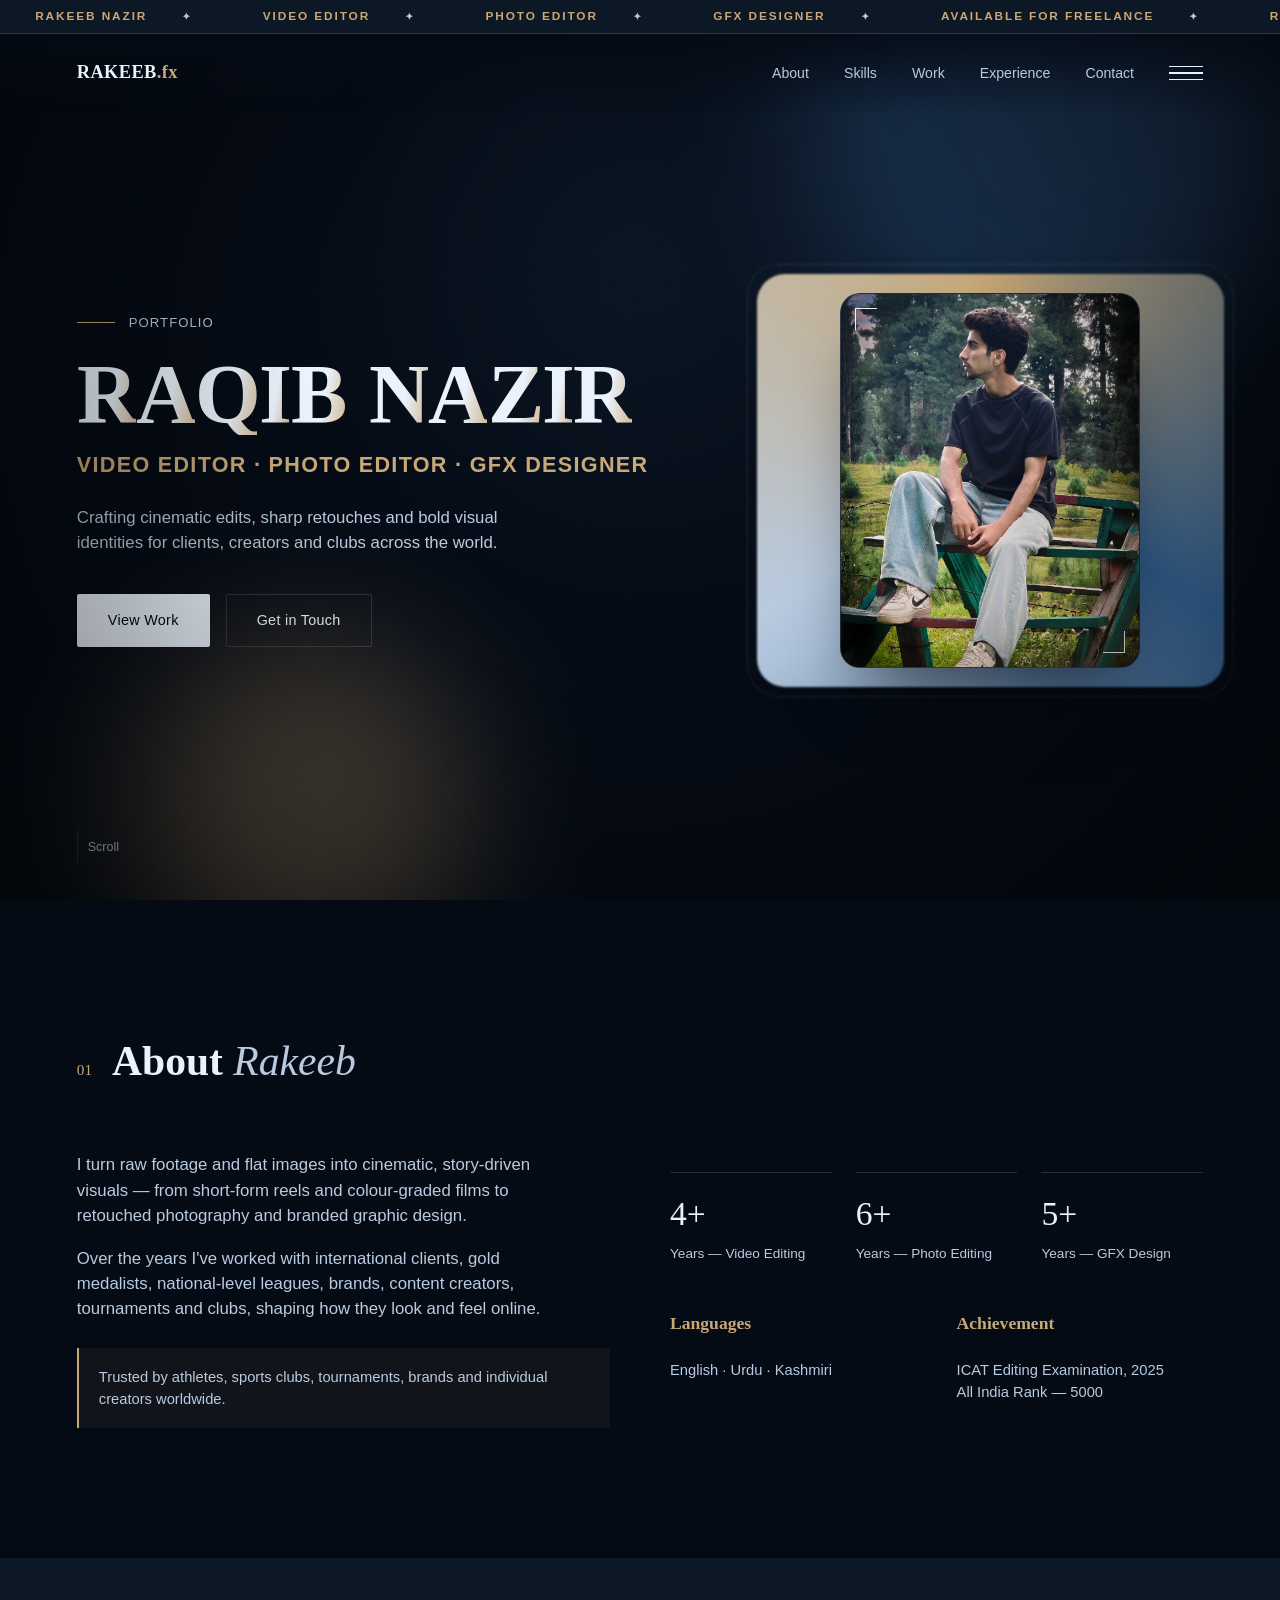
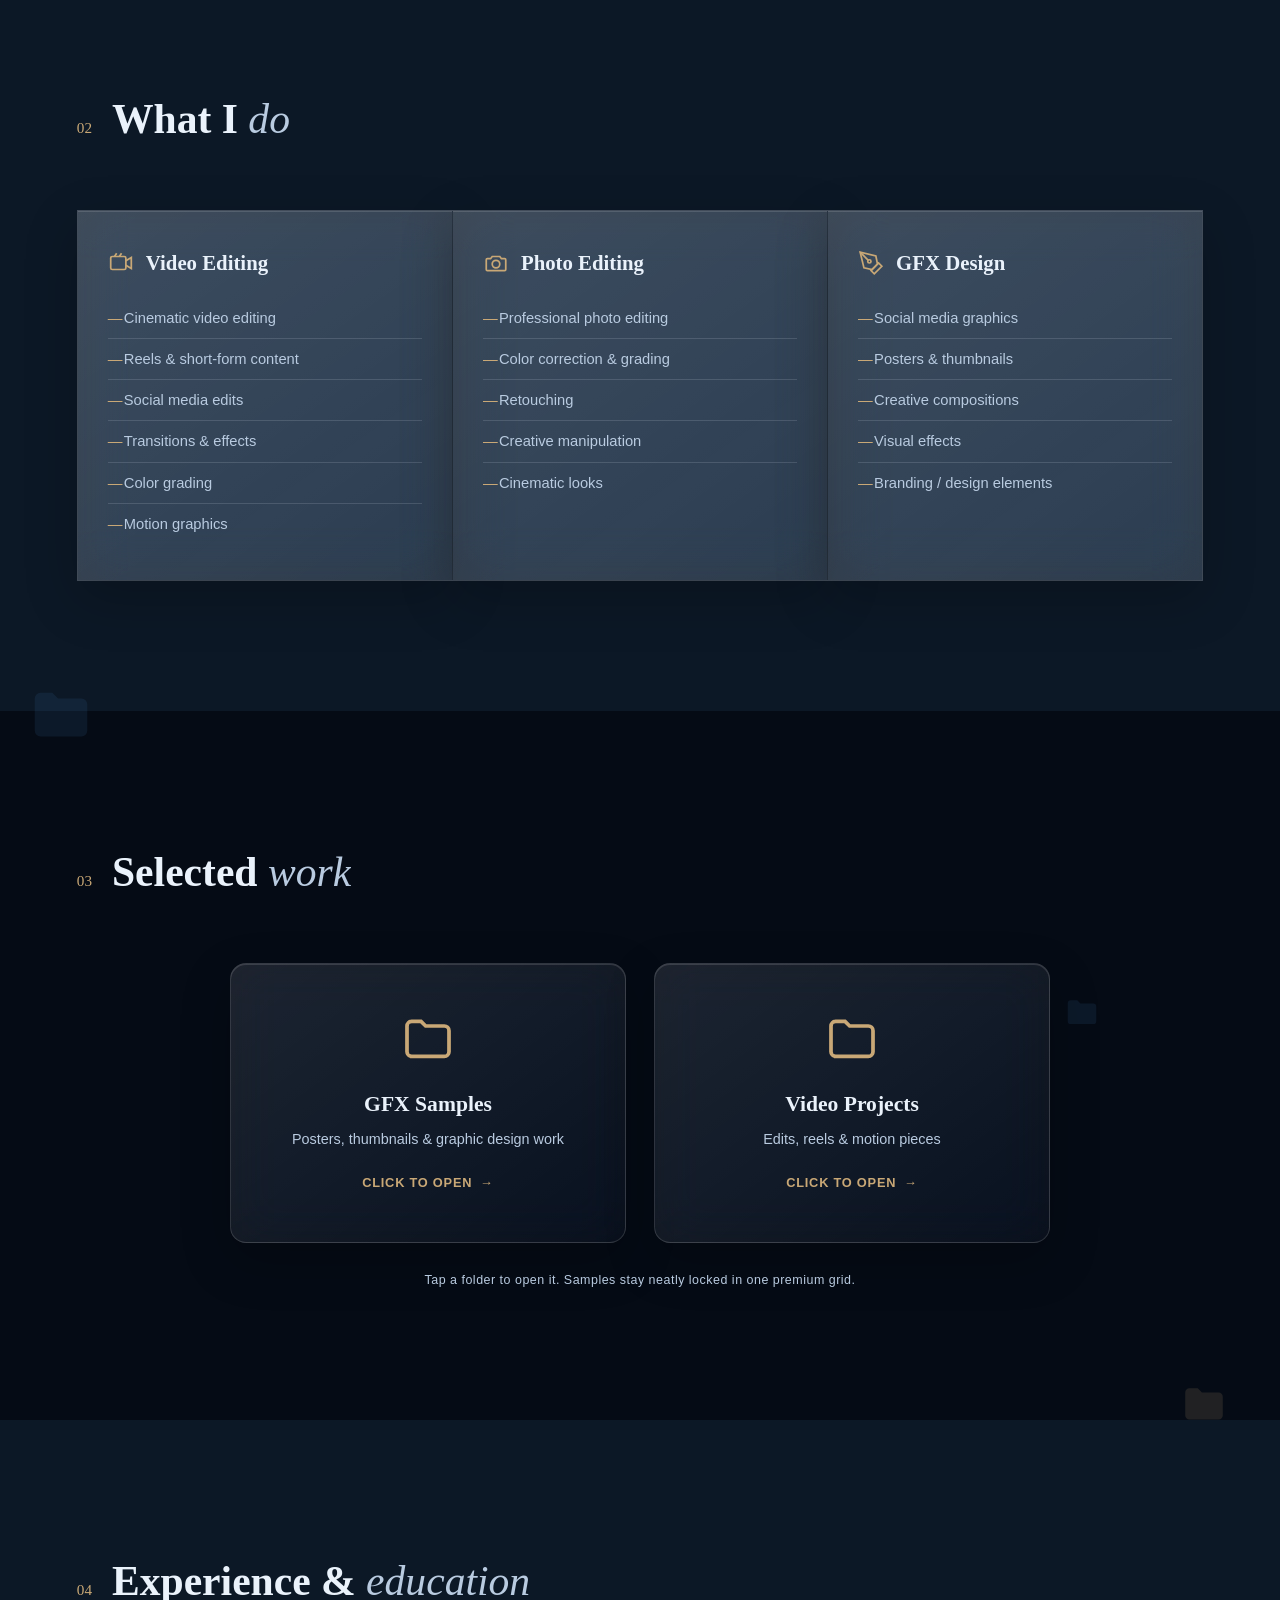
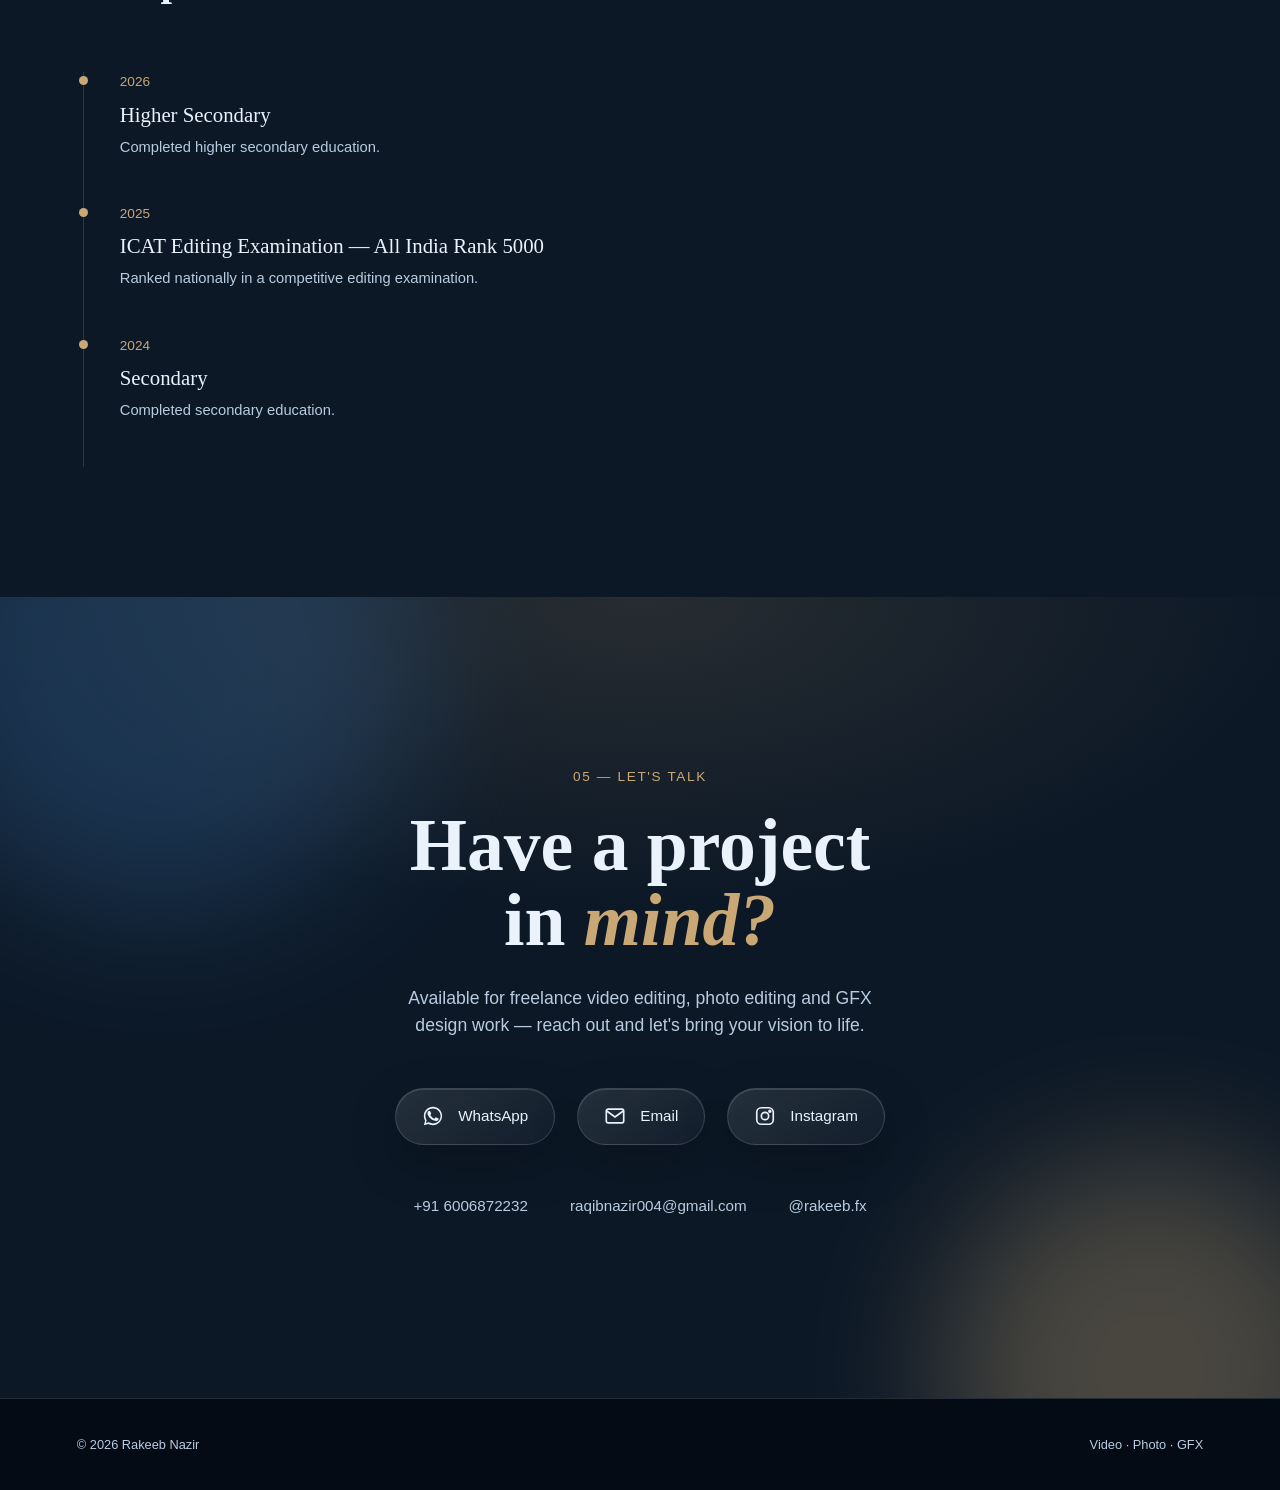
==== commit 2d0eecf2: "Update index.html" ====
--- a/index.html
+++ b/index.html
@@ -548,7 +548,7 @@
       <div class="portrait">
         <div class="frame-corner fc-tl"></div>
         <div class="frame-corner fc-br"></div>
-        <div class="portrait-label">Add your photo<br><small>Replace this block with an &lt;img&gt; tag</small></div>
+        <img src="Photo.jpg" alt="Rakeeb"\>
       </div>
     </div>
   </div>
